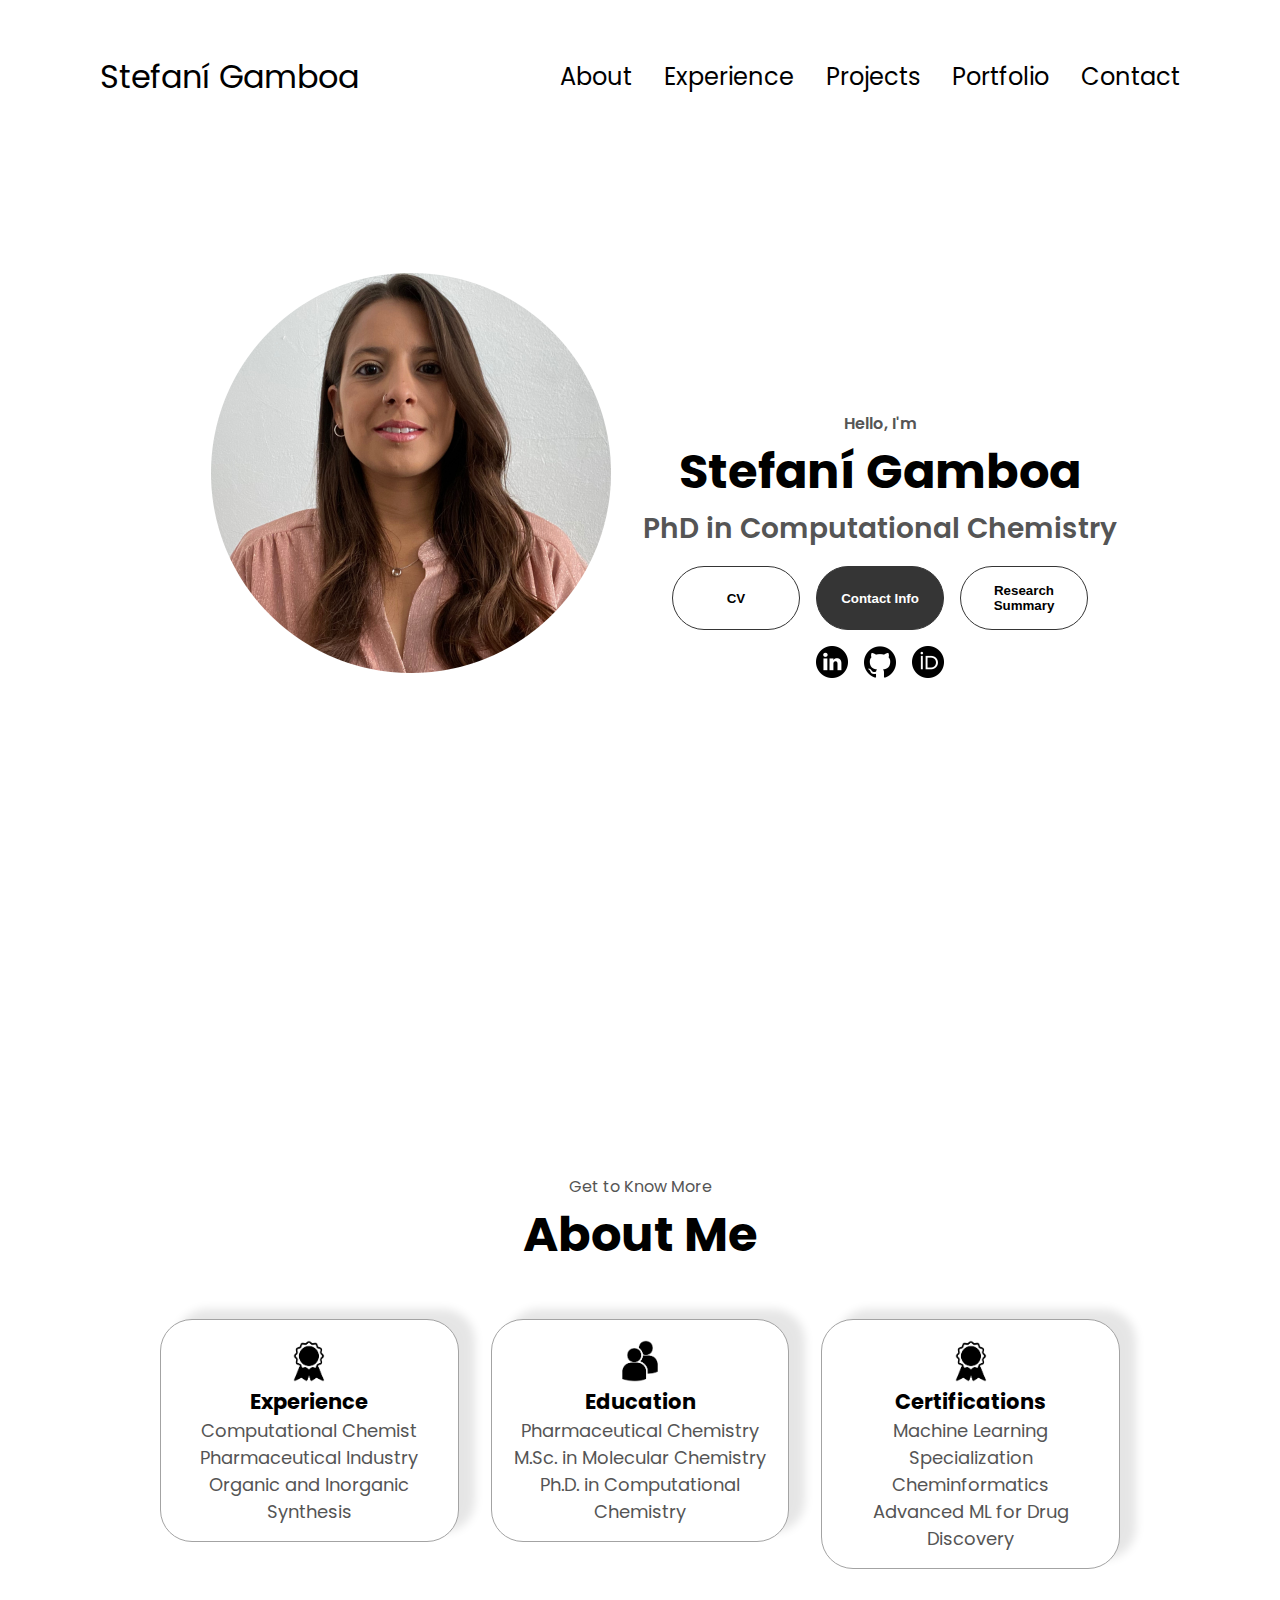
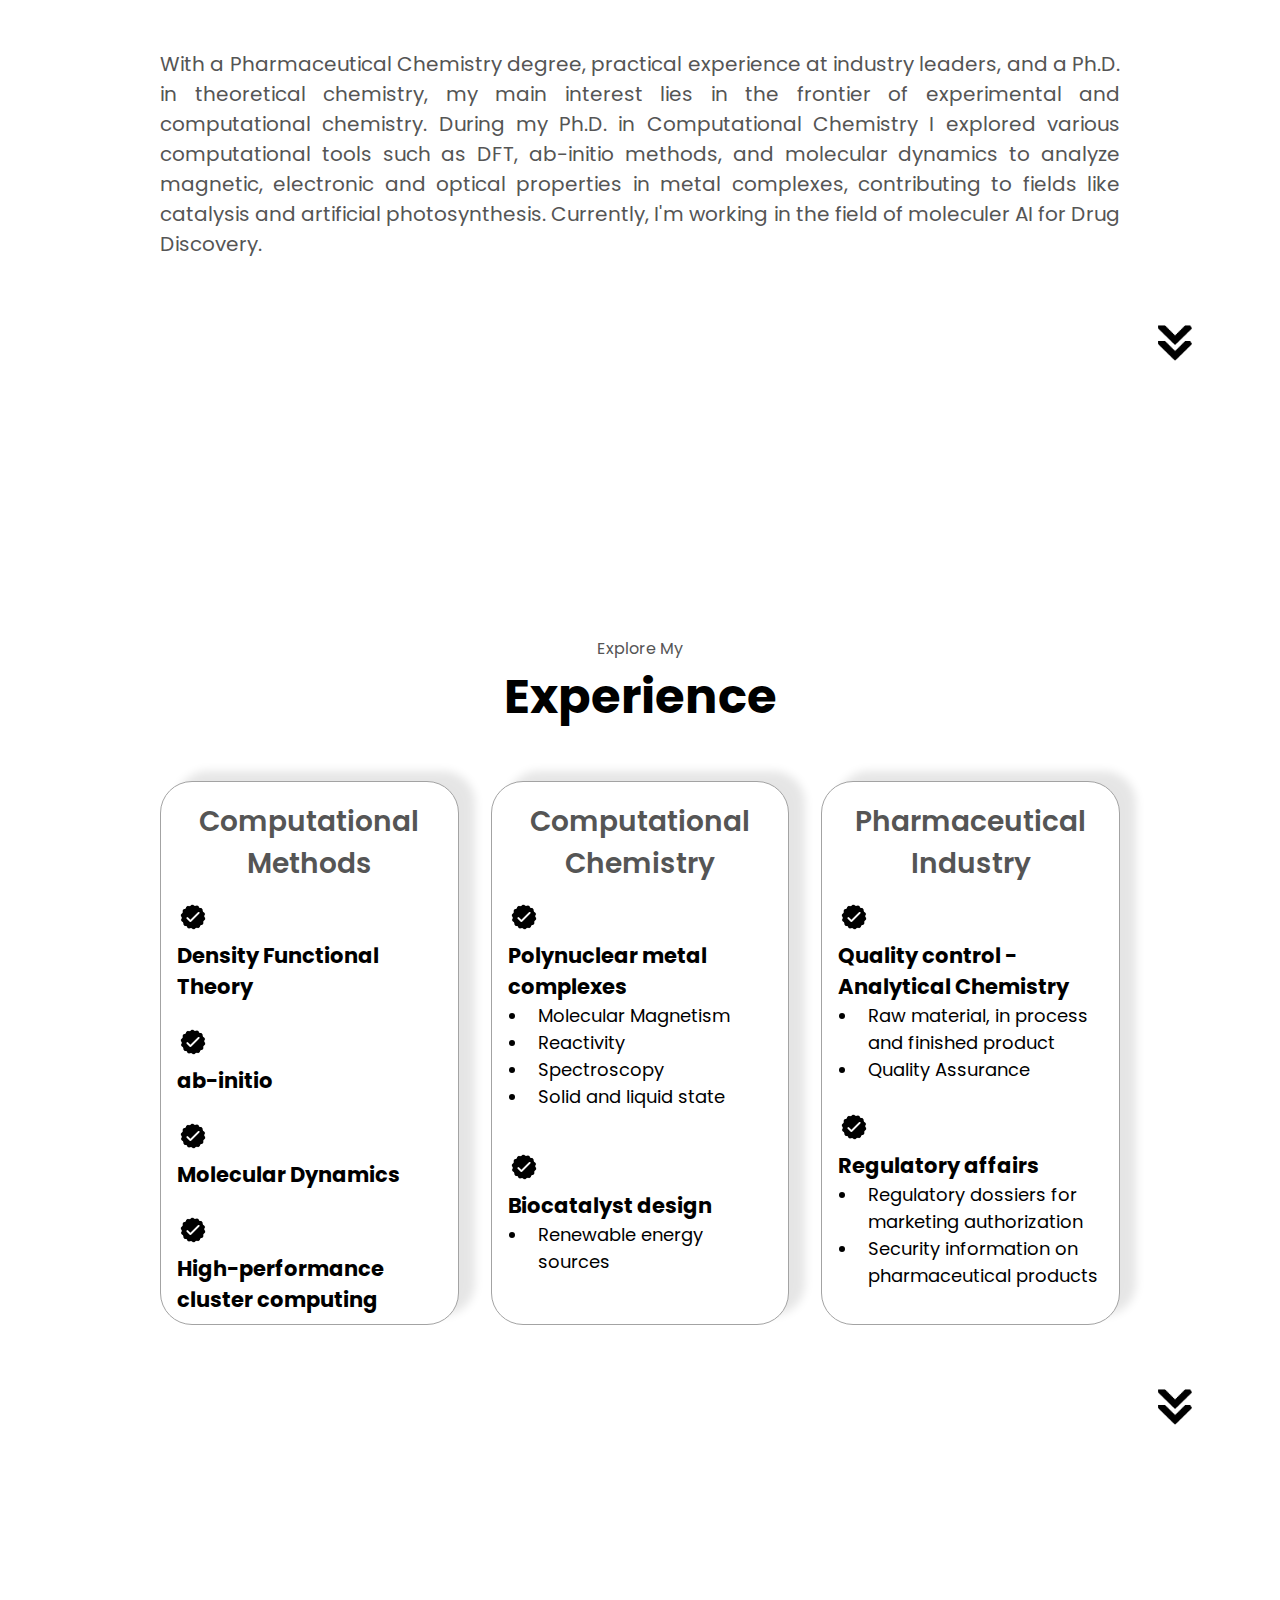
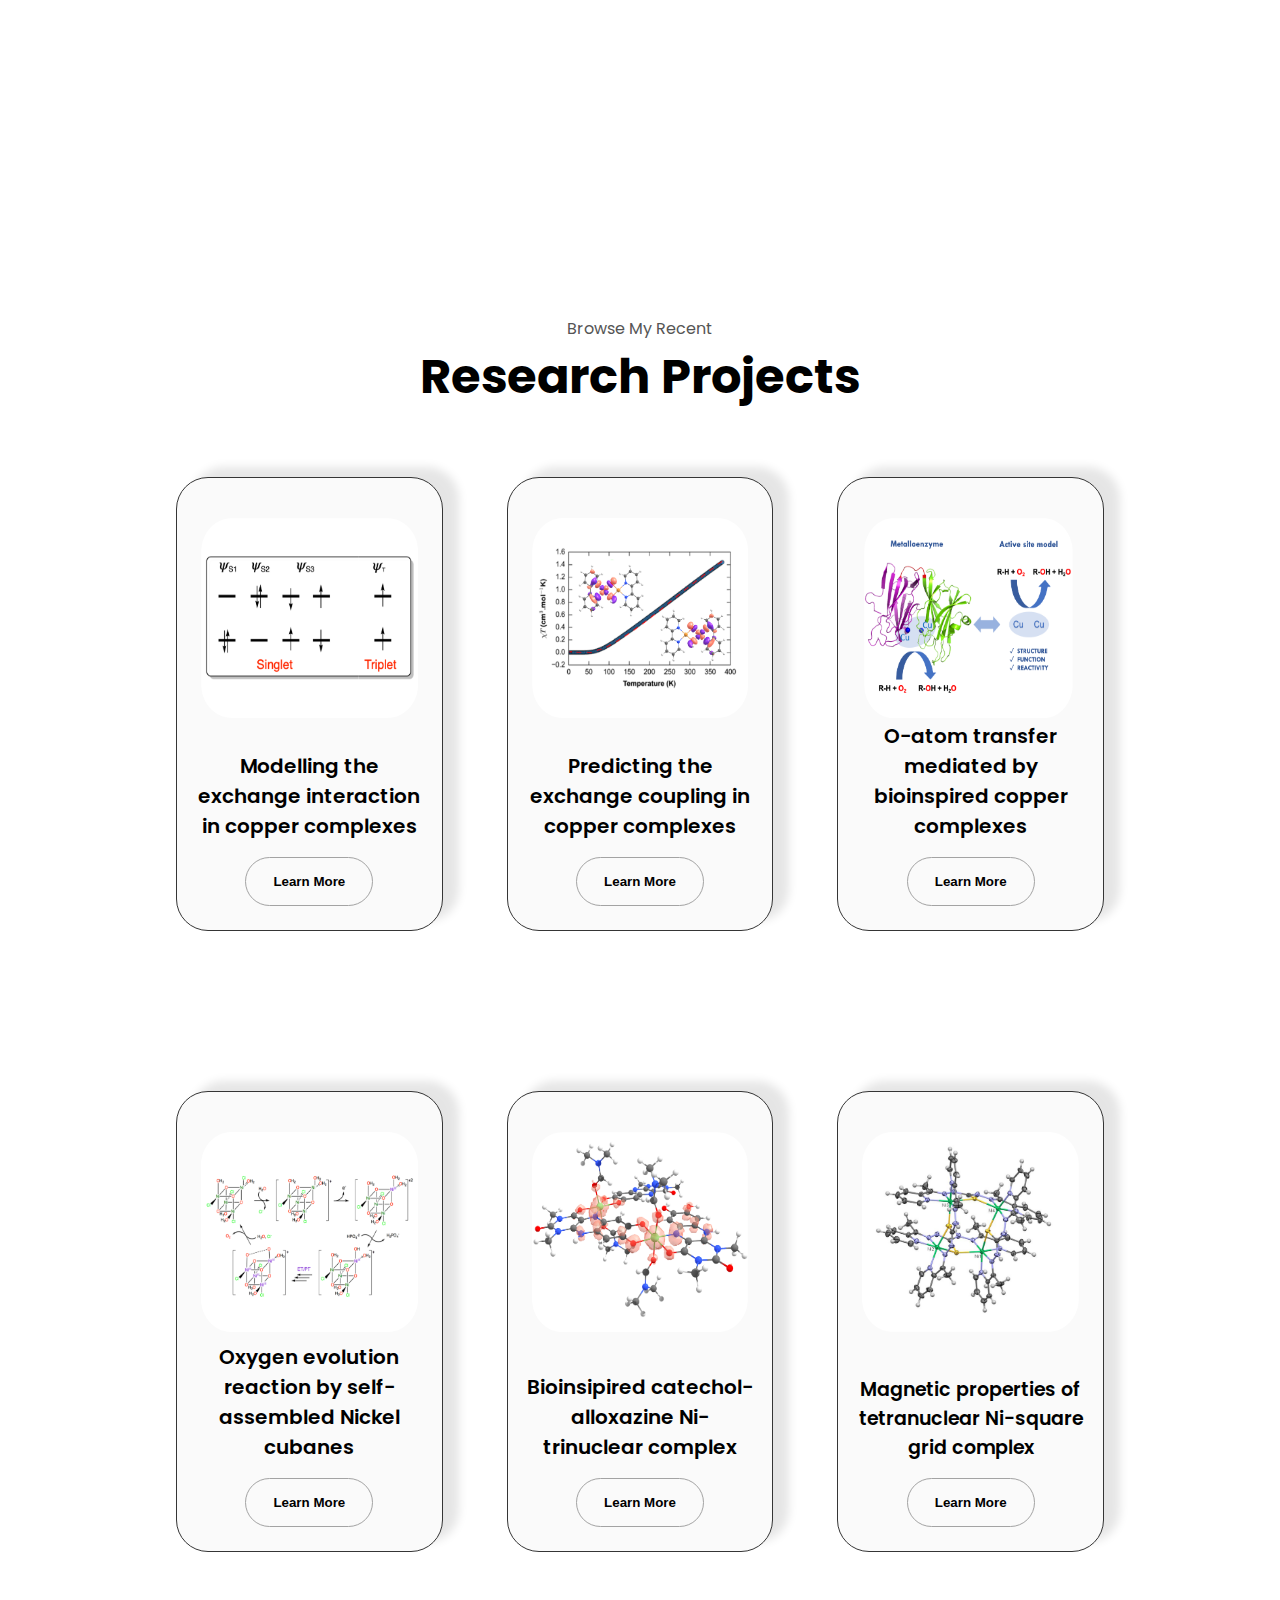
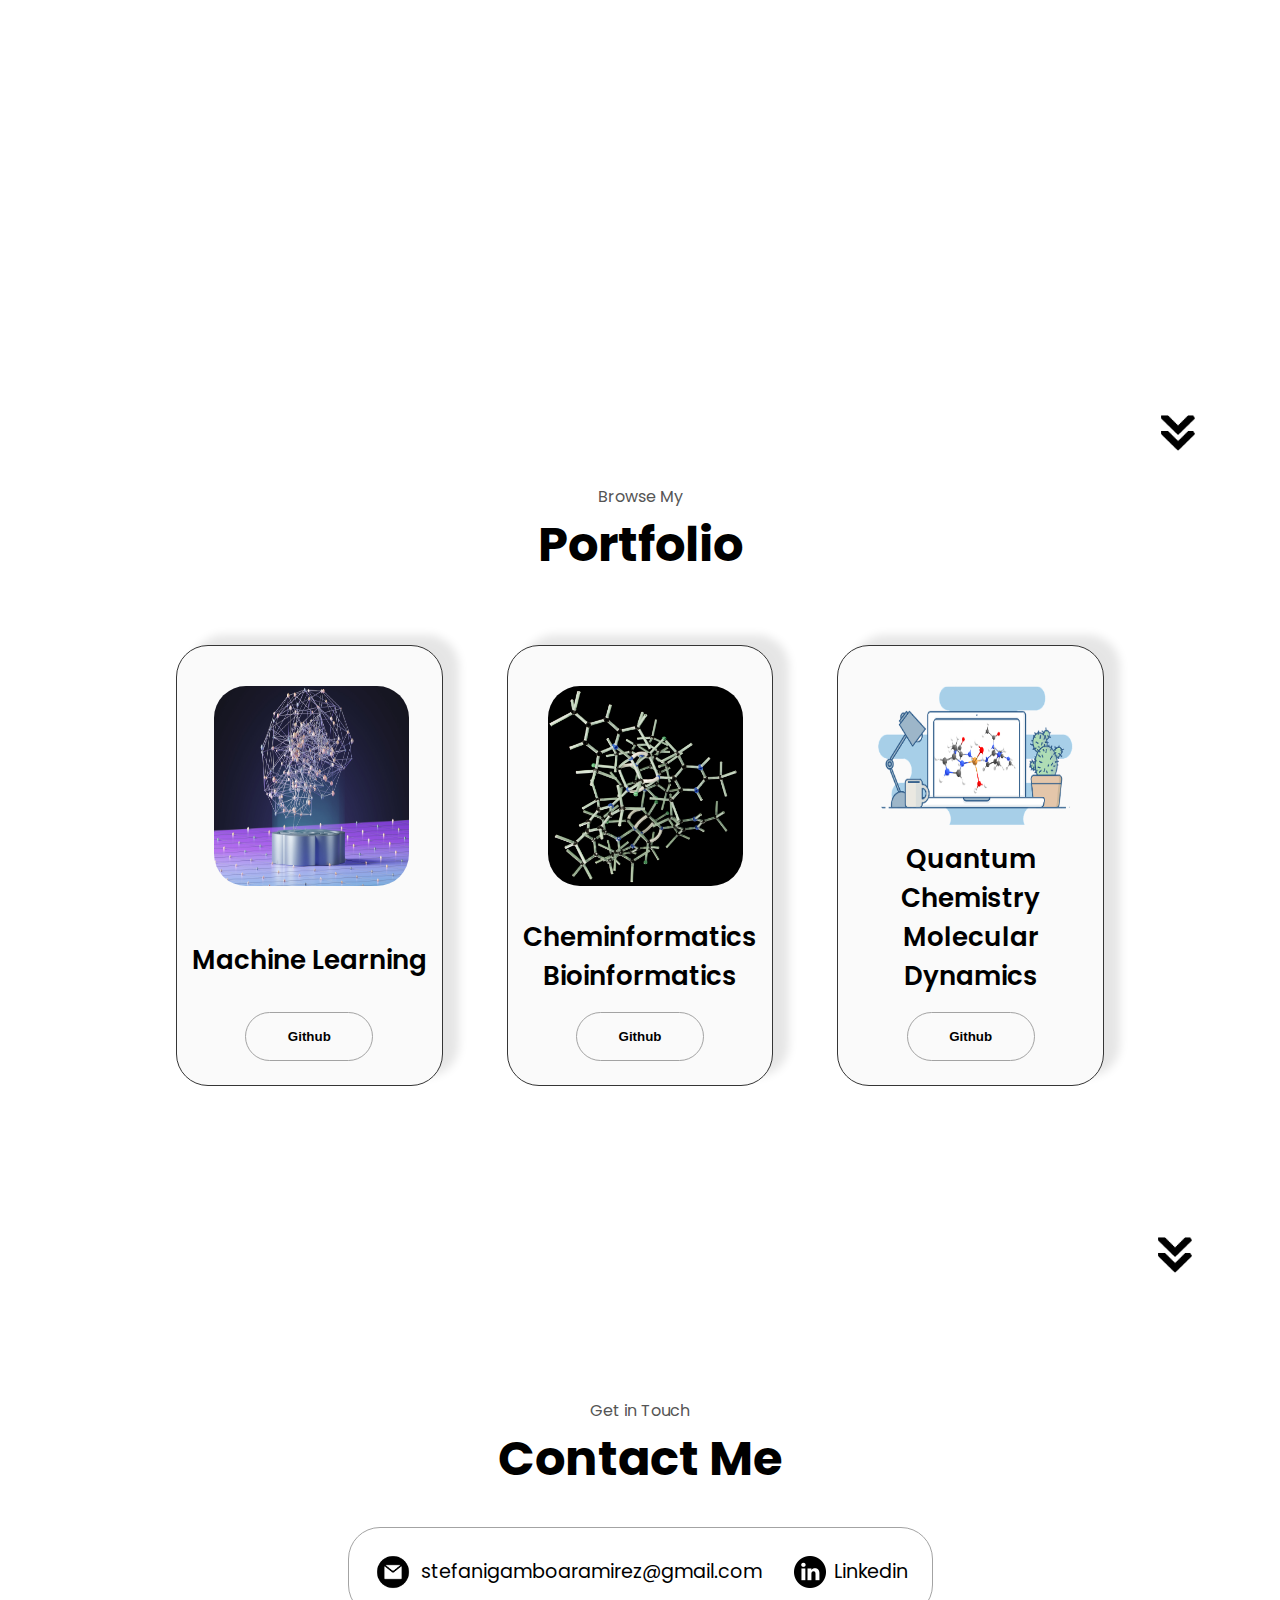
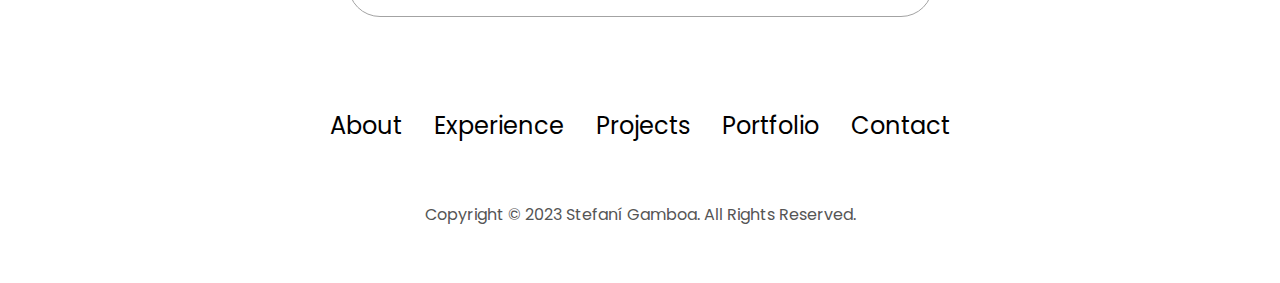
==== index.html @ 508e98bb "updated_CV" ====
<!DOCTYPE html>
<html lang="en">
<head>
    <meta charset="UTF-8">
    <meta name="viewport" content="width=device-width, initial-scale=1.0">
    <title>My Portfolio</title>
    <link rel="stylesheet" href="style.css" />
    <link rel="stylesheet" href="mediaqueries.css" />
</head>
<body>
    <nav id="desktop-nav">
        <div class="logo">Stefaní Gamboa</div>
        <div>
            <ul class="nav-links">
                <li><a href="#about">About</a></li>
                <li><a href="#experience">Experience</a></li>
                <li><a href="#projects">Projects</a></li>
                <li><a href="#portfolio">Portfolio</a></li>
                <li><a href="#contact">Contact</a></li>
            </ul>
        </div>
    </nav>
    <nav id="hamburger-nav">
        <div class="logo">Stefaní Gamboa</div>
        <div class="hamburger-menu">
            <div class="hamburger-icon" onclick="toggleMenu()">
                <span></span>
                <span></span>
                <span></span>
            </div>
            <div class="menu-links">
                <li><a href="#about" onclick="toggleMenu()">About</a></li>
                <li><a href="#experience" onclick="toggleMenu()">Experience</a></li>
                <li><a href="#projects" onclick="toggleMenu()">Projects</a></li>
                <li><a href="#portfolio" onclick="toggleMenu()">Portfolio</a></li>
                <li><a href="#contact" onclick="toggleMenu()">Contact</a></li>    
                
            </div>
        </div>
    </nav>
    <section id="profile">
        <div class="section__pic-container">
            <img src="./assets/circle_picture.png" alt="Stefaní Gamboa profile picture">
        </div>
        <div class="section__text">
            <p class="section__text__p1">Hello, I'm</p>
            <h1 class="title">Stefaní Gamboa</h1>
            <p class="section__text__p2">PhD in Computational Chemistry</p>
            <div class="btn-container">
                <button class="btn btn-color-2" onclick="window.open('assets/STEFANI_GAMBOA_CV.pdf')">CV
                </button>
                <button class="btn btn-color-1" onclick="location.href='#contact'">Contact Info
                </button>
                <button class="btn btn-color-2" onclick="window.open('assets/research-summary.pdf')">Research Summary</Summary> 
                </button>
            </div>
            <div id="socials-container">
                <img src="./assets/linkedin.png" alt="My linkedin Profile" class="icon" onclick="location.href='https://www.linkedin.com/in/stefani-gamboa/'">
                <img src="./assets/github.png" alt="My GitHub Profile" class="icon" onclick="location.href='https://github.com/Stef0916/'">
                <img src="./assets/orcid-icon.png" alt="My OrcID Profile" class="icon" onclick="location.href='https://orcid.org/0000-0003-2610-509X'">
            </div>
        </div>
    </section>
    <section id="about">
            <p class="section__text_p1">Get to Know More</p>
        <h1 class="title">About Me</h1>
        <div class="section-container">
            
            <div class="about-details-containers">
                <div class="about-containers">
                    <div class="details-container">
                        <img src="./assets/experience.png" alt="experience icon" class="icon"/>
                        <h3>Experience</h3>
                        <p>Computational Chemist</p>
                        <p>Pharmaceutical Industry</p>
                        <p>Organic and Inorganic Synthesis</p>
                    </div>
                    <div class="details-container">
                        <img src="./assets/education.png" alt="education icon" class="icon"/>
                        <h3>Education</h3>
                        <p>Pharmaceutical Chemistry<br />M.Sc. in Molecular Chemistry<br />Ph.D. in Computational Chemistry</p>
                    </div>
                    <div class="details-container">
                        <img src="./assets/experience.png" alt="experience icon" class="icon"/>
                        <h3>Certifications</h3>
                        <p>Machine Learning Specialization<br />Cheminformatics<br />Advanced ML for Drug Discovery<br /></p>
                    </div>
                </div>
                <div class="text-container">
                    <p>With a Pharmaceutical Chemistry degree, practical experience at industry leaders, and a Ph.D. in theoretical chemistry, my main interest lies in the frontier of experimental and computational chemistry. 

                        During my Ph.D. in Computational Chemistry I explored various computational tools such as DFT, ab-initio methods, and molecular dynamics to analyze magnetic, electronic and optical properties in metal complexes, contributing to fields like catalysis and artificial photosynthesis. Currently, I'm working in the field of moleculer AI for Drug Discovery.
                    </p>
                </div>
            </div>
        </div>
        <img src="./assets/arrow.png" 
            alt="Arrow icon" 
            class="icon arrow about-arrow" 
            onclick="location.href='./#experience'"
            />
    </section>
    <section id="experience">
    <p class="section__text__p1">Explore My</p>
    <h1 class="title">Experience</h1>
        <div class="experience-details-container">
            <div class="about-containers">
                <div class="details-container projects">
                    <h2 class="experience-sub-title">Computational Methods</h2>
                    <div class="article-container">
                        <article>
                            <img src="./assets/checkmark.png" alt="Experience Icon" class="icon"/>
                            <div>
                                <h3 class="experience-item">Density Functional Theory</h3>
                            </div>
                        </article>
                        <article>
                            <img src="./assets/checkmark.png" alt="Experience Icon" class="icon"/>
                            <div>
                                <h3>ab-initio</h3>
                            </div>
                        </article>
                        <article>
                            <img src="./assets/checkmark.png" alt="Experience Icon" class="icon"/>
                            <div>
                                <h3>Molecular Dynamics</h3>
                            </div>
                        </article>
                        <article>
                            <img src="./assets/checkmark.png" alt="Experience Icon" class="icon"/>
                            <div>
                                <h3>High-performance cluster computing</h3>
                            </div>
                        </article>
                    </div>
                </div>
                <div class="details-container">
                    <h2 class="experience-sub-title">Computational Chemistry</h2>
                    <div class="article-container">
                        <article>
                            <img src="./assets/checkmark.png" alt="Experience Icon" class="icon"/>
                            <div>
                                <h3>Polynuclear metal complexes</h3>
                                <ul>
                                    <li>Molecular Magnetism</li>
                                    <li>Reactivity</li>
                                    <li>Spectroscopy</li>
                                    <li>Solid and liquid state</li>
                                </ul>
                            </div>
                        </article>
                        <article>
                            <img src="./assets/checkmark.png" alt="Experience Icon" class="icon"/>
                            <div>
                                <h3>Biocatalyst design</h3>
                                <ul>
                                    <li>Renewable energy sources</li>
                                </ul>
                            </div>
                        </article>
                    </div>
                </div>
                <div class="details-container">
                    <h2 class="experience-sub-title">Pharmaceutical Industry</h2>
                    <div class="article-container">
                        <article>
                            <img src="./assets/checkmark.png" alt="Experience Icon" class="icon"/>
                            <div>
                                <h3>Quality control - Analytical Chemistry</h3>
                                <ul>
                                    <li>Raw material, in process and finished product</li>
                                    <li>Quality Assurance</li>
                                </ul>
                            </div>
                        </article>
                        <article>
                            <img src="./assets/checkmark.png" alt="Experience Icon" class="icon"/>
                            <div>
                                <h3>Regulatory affairs</h3>
                                <ul>
                                    <li>Regulatory dossiers for marketing authorization</li>
                                    <li>Security information on pharmaceutical products</li>
                                </ul>
                            </div>
                        </article>
                    </div>
                </div>
            </div>
        </div>
        <img src="./assets/arrow.png" 
            alt="Arrow icon" 
            class="icon arrow" 
            onclick="location.href='./#projects'"
        />
    </section>
    <section id="projects">
        <p class="section__text__p1">Browse My Recent</p>
        <h1 class="title">Research Projects</h1>
        <div class="experience-details-container">
            <div class="about-containers">
                <div class="details-container large-project">
                    <div class="article-container">
                        <img src="./assets/picture-project-1.png" alt="Project 1" class="project-img" />
                    </div>
                    <h2 class="experience-sub-title project-title">Modelling the exchange interaction in copper complexes</h2>
                    <div class="project-footer">
                        <a href="project1.html">
                            <button class="btn btn-color-2 project-btn">Learn More</button>
                        </a>
                    </div>
                </div>
                <div class="details-container large-project">
                    <div class="article-container">
                        <img src="./assets/project_1.png" alt="Project 2" class="project-img" />
                    </div>
                    <h2 class="experience-sub-title project-title">Predicting the exchange coupling in copper complexes</h2>
                    <div class="project-footer">
                        <a href="project2.html">
                            <button class="btn btn-color-2 project-btn">Learn More</button>
                        </a>
                    </div>
                </div>
                <div class="details-container large-project">
                    <div class="article-container">
                        <img src="./assets/project_2.png" alt="Project 3" class="project-img" />
                    </div>
                    <h2 class="experience-sub-title project-title">O-atom transfer mediated by bioinspired copper complexes</h2>
                    <div class="project-footer">
                        <a href="project3.html">
                            <button class="btn btn-color-2 project-btn">Learn More</button>
                        </a>
                    </div>
                </div>
            </div>
            <div class="about-containers">
                <div class="details-container project-small">
                    <div class="article-container">
                        <img src="./assets/project_4.png" alt="Project 4" class="project-img-small" />
                    </div>
                    <h2 class="experience-sub-title project-title" style="margin-bottom: 1rem;">Oxygen evolution reaction by self-assembled Nickel cubanes</h2>
                    <div class="project-footer">
                        <a href="project4.html">
                            <button class="btn btn-color-2 project-btn">Learn More</button>
                        </a>
                    </div>
                </div>
                <div class="details-container project-small">
                    <div class="article-container">
                        <img src="./assets/project_3.png" alt="Project 5" class="project-img-small" />
                    </div>
                    <h2 class="experience-sub-title project-title" style="text-align: center; margin-bottom: 1rem;">Bioinsipired catechol-alloxazine Ni-trinuclear complex</h2>
                    <div class="project-footer">
                        <a href="project5.html">
                            <button class="btn btn-color-2 project-btn">Learn More</button>
                        </a>
                    </div>
                </div>
                <div class="details-container project-small">
                    <div class="article-container">
                        <img src="./assets/project_6.png" alt="Project 6" class="project-img-small" />
                    </div>
                    <h2 class="experience-sub-title project-title" style="text-align: center; margin-bottom: 1rem; font-size: 1.19rem">Magnetic properties of tetranuclear Ni-square grid complex</h2>
                    <div class="project-footer">
                        <a href="project6.html">
                            <button class="btn btn-color-2 project-btn">Learn More</button>
                        </a>
                    </div>
                </div>
            </div>
        </div>
        <img src="./assets/arrow.png" alt="Arrow icon" class="icon arrow" onclick="location.href='./#portfolio'" />
    </section>
    <section id="portfolio">
        <p class="section__text__p1">Browse My</p>
        <h1 class="title">Portfolio</h1>
        <div class="experience-details-container">
          <div class="about-containers">
            <div class="details-container color-container">
              <div class="article-container">
                <img
                  src="./assets/ML_picture.jpg"
                  alt="Project 1"
                  class="portfolio-img" style="margin-left: 0.8rem;"
                />
              </div>
              <h2 class="experience-sub-title portfolio-title" style="margin-right: center; font-size: 26px; text-align: center; margin-bottom: 2rem;">Machine Learning</h2>
              <div class="btn-container">
                <button
                  class="btn btn-color-2 project-btn"
                  onclick="location.href='https://github.com/Stef0916/Machine-Learning-projects'"
                >
                  Github
                </button>
              </div>
            </div>
            <div class="details-container color-container">
              <div class="article-container">
                <img
                  src="assets/chemoinformatics-2.jpg"
                  alt="Project 2"
                  class="portfolio-img" style="margin-left: 1rem;"
                />
              </div>
              <h2 class="experience-sub-title portfolio-title" style="margin-left: center; font-size: 26px; text-align: center; margin-bottom: 1rem;">Cheminformatics Bioinformatics</h2>
              <div class="btn-container">
                <button
                  class="btn btn-color-2 project-btn"
                  onclick="location.href='https://github.com/Stef0916/chemoinformatics'"
                >
                  Github
                </button>
              </div>
            </div>
            <div class="details-container color-container">
              <div class="article-container">
                <img
                  src="./assets/computational_chemistry-2.png"
                  alt="Project 3"
                  class="portfolio-img" style="margin-left: 1rem;"
                />
              </div>
              <h2 class="experience-sub-title portfolio-title" style="margin-left: center; font-size: 26px">Quantum Chemistry Molecular Dynamics</h2>
              <div class="btn-container">
                <button
                  class="btn btn-color-2 project-btn"
                  onclick="location.href='https://github.com/Stef0916/computational_chemistry'"
                >
                  Github
                </button>
                </button>
              </div>
            </div>
          </div>
        </div>
        <img
          src="./assets/arrow.png"
          alt="Arrow icon"
          class="icon arrow"
          onclick="location.href='./#contact'"
        />
    </section>
   <section id="contact">
        <p class="section__text__p1">Get in Touch</p>
        <h1 class="title">Contact Me</h1>
        <div class="contact-info-upper-container">
            <div class="contact-info-container">
                <img src="./assets/email.png" 
                alt="Email icon" 
                class="icon contact-icon email-icon"
                />
                <p><a href="mailto:stefanigamboaramirez@gmail.com">stefanigamboaramirez@gmail.com</a></p>
            </div>
            <div class="contact-info-container">
                <img src="./assets/linkedin.png" 
                alt="linkedin icon" 
                class="icon contact-icon"
                />
                <p><a href="https://www.linkedin.com/in/stefani-gamboa/">Linkedin</a></p>
            </div>
        </div>
    </section>
    <footer>
        <nav>
            <div class="nav-links-containers">
                <ul class="nav-links">
                    <li><a href="#about">About</a></li>
                    <li><a href="#experience">Experience</a></li>
                    <li><a href="#projects">Projects</a></li>
                    <li><a href="#portfolio">Portfolio</a></li>
                    <li><a href="#contact">Contact</a></li>
                </ul> 
            </div>
        </nav>
        <p>Copyright &#169; 2023 Stefaní Gamboa. All Rights Reserved.</p>
    </footer>
    <script src="script.js"></script>    
</body>
</html>
---- style.css ----
/* GENERAL */


  @import url('https://fonts.googleapis.com/css2?family=Poppins:wght@300;400;500;600&display=swap');

* {
    margin: 0;
    padding: 0;
}

body {
    font-family: 'Poppins', sans-serif;;
}

html {
    scroll-behavior: smooth;
}

p {
    color: rgb(85, 85, 85);
}

/* TRANSITION */

a,
.btn {
    transition: all 300ms ease;
}

/* DESKTOP NAV */

nav,
.nav-links {
    display: flex;
}

nav {
    justify-content: space-around;
    align-items: center;
    height: 17vh;
}

.nav-links {
    gap: 2rem;
    list-style: none;
    font-size: 1.5rem;
}

a {
    color: black;
    text-decoration: none;
    text-decoration-color: white;
}

a:hover {
    color: grey;
    text-decoration: underline;
    text-underline-offset: 1rem;
    text-decoration-color: rgb(181, 181, 181)
}

.logo {
    font-size: 2rem;
}

.logo:hover {
    cursor: default;
}

/* HAMBURGER MENU */

#hamburger-nav {
    display: none;
}

.hamburger-menu {
    position: relative;
    display: inline-block;
}

.hamburger-icon {
    display: flex;
    flex-direction: column;
    justify-content: space-between;
    height: 24px;
    width: 30px;
    cursor: pointer;
}

.hamburger-icon span {
    width: 100%;
    height: 2px;
    background-color: black;
    transition: all 0.3 ease-in-out;
}

.menu-links {
    position: absolute;
    top: 100%;
    right: 0%;
    background-color: white;
    width: fit-content;
    max-height: 0;
    overflow: hidden;
    transition: all 0.3 ease-in-out;
}

.menu-links a {
    display: block;
    padding: 10px;
    text-align: center;
    font-size: 1.5rem;
    color: black;
    text-decoration: none;
    transition: all 0.3 ease-in-out;
}

.menu-links li {
    list-style: none;
}

.menu-links.open {
    max-height: 300px;
}

.hamburger-icon.open span:first-child {
    transform: rotate(45deg) translate(10px, 5px);
}

.hamburger-icon.open span:nth-child(2) {
    opacity: 0;
}

.hamburger-icon.open span:last-child {
    transform: rotate(-45deg) translate(10px, -5px);
}

.hamburger-icon span:first-child {
    transform: none;
}

.hamburger-icon span:first-child {
    opacity: 1;
}

.hamburger-icon span:first-child {
    transform: none;
}

/* SECTIONS */

section {
    padding-top: 4vh;
    height: 96vh;
    margin: 0 10rem;
    box-sizing: border-box;
    min-height: fit-content;
}

.section-container {
    display: flex;
}

/* PROFILE SECTION */

#profile {
    display: flex;
    justify-content: center;
    gap: 5rem;
    height: 80vh;
}

.section__pic-container {
    display: flex;
    height: 400px;
    width: 400px;
    margin: auto 0;
}

.section__text {
    align-self: center;
    text-align: center;
}

.section__text p {
    font-weight: 600;
}

.section__text__p1 {
    text-align: center;
}

.section__text__p2 {
    font-size: 1.75rem;
    margin-bottom: 1rem;
}

.title {
    font-size: 3rem;
    text-align: center;
}

#socials-container {
    display: flex;
    justify-content: center;
    margin-top: 1rem;
    gap: 1rem;
}

/* ICON */

.icon {
    cursor: pointer;
    height: 2rem;
}

.icon.arrow {
    width: 50px; /* Adjust this to your desired width */
    height: 50px; /* Adjust this to your desired height */
}

/* BUTTONS */

.btn-container {
    display: flex;
    justify-content: center;
    gap: 1rem;
}

.btn {
    font-weight: 600;
    transition: all 300ms ease;
    padding: 1rem;
    width: 8rem;
    border-radius: 2rem;
}

.btn-color-1, 
.btn-color-2 {
    border: rgb(53, 53, 53) 0.1rem solid;
}

.btn-color-1:hover, 
.btn-color-2:hover {
    cursor: pointer;
}

.btn-color-1, 
.btn-color-2:hover {
    background: rgb(53, 53, 53);
    color: white;
}

.btn-color-1:hover {
    background: rgb(0, 0, 0);
}

.btn-color-2 {
    background: none;
}

.btn-color-2:hover {
    border: rgb(255, 255, 255) 0.1rem solid;
}

.btn-container {
    gap: 1rem;
}

/* ABOUT SECTION */

#about {
    display: flex;
    justify-content: center; /* Center horizontally */
    align-items: center;     /* Center vertically */
    height: 100vh;           /* Full viewport height. Adjust as needed */
    flex-direction: column;  /* Stack children vertically */
    position: relative;
    margin-bottom: 200px;
    margin-top: 200px;
}

#about .icon {
    width: 50px; /* adjust this as needed */
    height: 50px; /* adjust this as needed */
    display: block;
    margin-left: auto;
    margin-right: auto;
}

.about-containers {
    gap: 2rem;
    margin-bottom: 5rem;
    margin-top: 3rem;
}

.about-details-container {
    justify-content: center;
    flex-direction: column;
}

.about-containers,
.about-details-container {
    display: flex;
}

.about-pic {
    border-radius: 2rem;
}

.arrow {
    position: absolute;
    right: -5rem;
    bottom: 2rem;
}

.details-container {
    padding: 1.0rem;
    flex: 1;
    background: white;
    border-radius: 2rem;
    border: rgb(53, 53, 53) 0.1rem solid;
    border-color: rgb(163, 163, 163);
    text-align: center;
    font-size: large;
}

.text-container {
    text-align: justify;
    font-size: 20px;
}

.section-container {
    gap: 4rem;
    height: 80%;
}

.section__pic-container {
    height: 400px;
    width: 400px;
    margin: auto 0;
    position: relative;
    top: -10%; /* Adjust as needed */
    left: 5%; /* Adjust as needed */
}

/* EXPERIENCE SECTION */

#experience {
    position: relative;
    margin-bottom: 200px;
    margin-top: 200px;
}

#experience .experience-sub-title {
    margin-top: 3px !important;
}

#experience {
    padding-top: 4vh;
    padding-bottom: 4vh; /* Add some bottom padding */
    display: flex;
    justify-content: center;
    flex-direction: column;
    min-height: 70vh; /* Use min-height instead of height */
    margin: 2rem 10rem 6rem; /* Adjust margin and add extra bottom margin */
}

.experience-sub-title {
    color: rgb(85, 85, 85);
    font-weight: 600;
    font-size: 1.75rem;
    margin-bottom: 2rem;
}

.experience-details-container {
    display: flex;
    justify-content: left;
    flex-direction: column;
}

/* Common style for all projects */
.details-container.project-small {
    border-color: rgb(163, 163, 163);
    background: rgb(250, 250, 250);
    padding: 1.5rem;
    border-radius: 2rem;
    border: rgb(53, 53, 53) 0.1rem solid;
    min-width: 200px; 
    width: auto;
    height: auto;
    display: flex;
    flex-direction: column;
    justify-content: space-between;
    margin: 1rem; /* give some space around each project */
}

.article-container {
    display: flex;
    text-align: left;
    flex-wrap: wrap;
    flex-direction: row;
    gap: 1.5rem;
    justify-content: left;
    vertical-align: left;
    margin-bottom: 16px;
    margin-top: -1rem;
}

.article-container ul {
    padding-left: 20px;  /* Adjust the value as needed */
}

.article-container li {
    padding-left: 10px;  /* Adjust the value as needed */
}

.article {
    display: flex;
    width: 8rem;
    justify-content: center;
    gap: 1.5rem;
}

article .icon {
    cursor: default;
}

.details-container {
    height: auto; /* This will take up only as much space as required by the content. */
    max-height: 800px; /* This limits the maximum height, you can adjust as per your needs. */
}

.article-container {
    height: auto;
    max-height: 800px;
}

.details-container {
    box-shadow: 16px -10px 10px rgba(0, 0, 0, 0.1); /* Horizontal offset, vertical offset, blur radius, shadow color */
    transition: box-shadow 0.3s ease; /* Smooth transition for hover effect */
}

.details-container:hover {
    box-shadow: 16px 16px 15px rgba(0, 0, 0, 0.15); /* Slightly larger shadow on hover for a subtle lift effect */
}


/* PROJECT SECTION */

#projects {
    position: relative;
    padding-top: 4vh;
    display: flex;
    justify-content: center;
    flex-direction: column;
    margin: 26rem 10rem;
    margin-bottom: 300px;
}

#projects .icon.arrow {
    /* Your desired styles for positioning the arrow */
    bottom: -30%; /* This is just an example value; adjust as needed */
    left: 106%;
    transform: translateX(-50%); /* This will ensure it stays centered horizontally */
    /* Add any other styles or modifications you want */
}

/* Common style for all projects */
.details-container.large-project {
    border-color: rgb(163, 163, 163);
    background: rgb(250, 250, 250);
    padding: 1.5rem;
    border-radius: 2rem;
    border: rgb(53, 53, 53) 0.1rem solid;
    min-width: 200px; 
    width: auto;
    height: auto;
    display: flex;
    flex-direction: column;
    justify-content: space-between;
    margin: 1rem; /* give some space around each project */
}

/* Common style for all projects */
.details-container.project-small {
    border-color: rgb(163, 163, 163);
    background: rgb(250, 250, 250);
    padding: 1.5rem;
    border-radius: 2rem;
    border: rgb(53, 53, 53) 0.1rem solid;
    min-width: 200px; 
    width: auto;
    height: auto;
    display: flex;
    flex-direction: column;
    justify-content: space-between;
    margin: 1rem; /* give some space around each project */
}

.about-containers {
    display: flex;
    justify-content: center; /* This centers the projects in the row */
    flex-wrap: wrap; /* This allows the projects to wrap to the next line if there isn't enough space */
}

.project-footer {
    margin-top: auto;
}

.project-img, .project-img-small {
    border-radius: 0rem;
    width: 100%;
    height: 100%;
}

.project-title {
    margin: 1rem;
    color: black;
    font-size: 20px;
    margin-left: -0.5rem;
    margin-right: -0.5rem;
    margin-top: 1rem;
    margin-bottom: 1rem;
}

.project-btn {
    color: black;
    border-color: rgb(163, 163, 163);
    position: relative;
    display: inline-block;
}

/* Ensures each details-container is a flex container oriented in a column direction */
.details-container {
    display: flex;
    flex-direction: column;
    height: 90%;  /* Ensures the container fills its parent's height */
}

/* Main content of the container takes up all available space */
.article-container {
    flex: 1; 
}

/* Resets any margins for the project-footer to ensure the button sits right at the bottom */
.project-footer {
    margin: 0;
}

.experience-sub-title {
    margin-top: -20px;  /* Adjust this value based on how much you want to move it up */
}

.large-project, .project-small {
    box-shadow: 16px -10px 10px rgba(0, 0, 0, 0.1); /* Horizontal offset, vertical offset, blur radius, shadow color */
    transition: box-shadow 0.3s ease; /* Smooth transition for hover effect */
}

.large-project:hover, .project-small:hover {
    box-shadow: 16px 16px 15px rgba(0, 0, 0, 0.15); /* Slightly larger shadow on hover for a subtle lift effect */
}

html body section#projects div.experience-details-container div.about-containers div.details-container.project-small div.article-container img.project-img-small {
    max-height: 200px;
    margin-top: 2rem;
    margin-bottom: 2rem;
}
html body section#projects div.experience-details-container div.about-containers div.details-container.large-project div.article-container img.project-img {
    max-height: 200px;
    margin-top: 2rem;
    margin-bottom: 2rem;
}

/* PORTFOLIO */

#portfolio {
    position: relative;
    margin-top: 400px;
  }
  
  .color-container {
    border-color: rgb(163, 163, 163);
    background: rgb(250, 250, 250);
  }
  
  .portfolio-img {
    border-radius: 2rem;
    width: 90%;
    height: 90%;
  }
  
  .portfolio-title {
    margin: 1rem;
    color: black;
  }
  
  .portfolio-btn {
    color: black;
    border-color: rgb(163, 163, 163);
  }

  /* Common style for all projects */
.details-container.color-container {
    border-color: rgb(163, 163, 163);
    background: rgb(250, 250, 250);
    padding: 1.5rem;
    border-radius: 2rem;
    border: rgb(53, 53, 53) 0.1rem solid;
    min-width: 200px; 
    width: auto;
    height: auto;
    display: flex;
    flex-direction: column;
    justify-content: space-between;
    margin: 1rem; /* give some space around each project */
}

.portfolio-img {
    margin-top: 2rem;
    max-height: 200px;
    max-width: 400px;
  }

  html body section#portfolio div.experience-details-container div.about-containers div.details-container.color-container h2.experience-sub-title.portfolio-title {
    margin-left: -1.2rem;
    margin-right: -1.2rem;
}

/* CONTACT */

#contact {
    display: flex;
    justify-content: center;
    flex-direction: column;
    height: 70vh;
    margin-top: 50px;
  }
  
  .contact-info-upper-container {
    display: flex;
    justify-content: center;
    border-radius: 2rem;
    border: rgb(53, 53, 53) 0.1rem solid;
    border-color: rgb(163, 163, 163);
    background: (250, 250, 250);
    margin: 2rem auto;
    padding: 0.5rem;
  }
  
  .contact-info-container {
    display: flex;
    align-items: center;
    justify-content: center;
    gap: 0.5rem;
    margin: 1rem;
  }
  
  .contact-info-container p {
    font-size: larger;
  }
  
  .contact-icon {
    cursor: default;
  }
  
  .email-icon {
    height: 2.5rem;
  }

/* FOOTER SEXTION */

footer {
    height: 26vh;
    margin: 0 1 rem;
}

footer p {
    text-align: center;
}
---- mediaqueries.css ----
@media screen and (max-width: 1400px) {
    #profile {
      height: 83vh;
      margin-bottom: 6rem;
    }
    .about-containers {
      flex-wrap: wrap;
    }
    #contact,
    #projects {
      height: fit-content;
    }
  }
  
  @media screen and (max-width: 1200px) {
    #desktop-nav {
      display: none;
    }
    #hamburger-nav {
      display: flex;
    }
    #experience,
    .experience-details-container {
      margin-top: 2rem;
    }
    #profile,
    .section-container {
      display: block;
    }
    .arrow {
      display: none;
    }
    section,
    .section-container {
      height: fit-content;
    }
    section {
      margin: 0 5%;
    }
    .section__pic-container {
      width: 275px;
      height: 275px;
      margin: 0 auto 2rem;
    }
    .about-containers {
      margin-top: 0;
    }
  }

@media  screen and (max-width: 600px) {
    #contact, 
    footer {
        height: 40vh;
    }
    #profile {
        height: 83vh;
        margin-bottom: 0;
    }
    #profile div.section__pic-container img {
      margin-right: 1.6rem;
    }
    #profile div.section__text h1.title {
      margin-left: 0.2rem;
    }  
    #about {
      padding: 1rem;
    }
    #about div.details-container {
      max-width: 90%;
    }
    #about div.text-container p {
      margin-left: 1rem;
      margin-right: 1rem;
    }
    #about h1.title {
      margin-bottom: 2rem;
      margin-left: 0.4rem;
    }
    #about p.section__text_p1 {
      margin-top: -2rem;
    } 
    #about .details-container p {
      margin-bottom: 1rem;
    } 
    #about .details-container p {
      margin-bottom: 1rem;
      margin-top: 0rem;
    }        
    #experience {
        margin-top: 20rem;
    }
    #experience div.details-container.projects div.article-container h3 {
      margin-left: 1rem;
    }
    #experience div.details-container.projects div.article-container img.icon {
      margin-left: 1rem;
    }
    #experience div.details-container div.article-container h3 {
      margin-left: 1rem;
    }
    #experience div.details-container div.article-container img.icon {
      margin-left: 1rem;
    }
    #experience p.section__text__p1 {
      margin-top: 6rem;
    }
    #experience h1.title {
      margin-left: 0.3rem;
    }
    #experience .details-container.projects h2.experience-sub-title {
      font-size: 24px;
    }  
    #experience .details-container h2.experience-sub-title {
      font-size: 24px;
    }    
    #experience .details-container h2.experience-sub-title {
      font-size: 24px;
    }  
    #projects {
        margin-top: -7rem;
    }
    #portfolio {
        margin-top: -16rem;
    }
    article {
        font-size: 1rem;
    }
    footer nav {
        height: fit-content;
        margin-bottom: 2rem;
    }
    .about-containers,
    .contact-info-upper-container, 
    .btn-container {
        flex-wrap: wrap;
    }

    /* Adjust the position of the text and picture in the About section */
    #about .section-container {
        flex-direction: column; /* Stack items vertically */
        text-align: center; /* Center text horizontally */
    }

    .about-pic {
        width: 70%; /* Make the picture take full width */
        height: 100%;
        max-width: 200px; /* Optionally, set a max width */
        margin-top: 7rem; /* Add some top margin to the picture */
        margin-left: 6rem;
        margin-right: 8rem;
    }

    .contact-info-container {
        margin: 0;
    }
    .contact-info-container p, 
    .nav-links li a {
        font-size: 1rem;
    }
    .experience-sub-title {
        font-size: 1.25rem;
    }
    .logo {
        font-size: 1.5rem;
    }
    .nav-links {
        flex-direction: column;
        gap: 0.2rem;
        text-align: center;
    }
    .section__pic-container {
        width: auto;
        height: 46vw;
        justify-content: center;
    }
    .section__text__p2 {
        font-size: 1.25rem;
    }
    .title {
        font-size: 2rem;
        margin-left: -2rem;
    }
    .text-container {
        text-align: justify;
    }

    .about-arrow {
        display: none !important;
    } 
    
    .section__pic-container {
        position: center;
        z-index: 1 !important; /* Ensure the profile picture is in front */
        margin-right: 10px;
    }

    .hamburger-menu {
        position: relative;
        z-index: 2 !important; /* Ensure the hamburger menu is in front */
    }

    /* Adjust the top value for the profile picture */
    .section__pic-container {
        top: 0; /* You can adjust this value as needed */
    }

    /* General styles to fit each section to the screen */
    #about, #experience, #projects, #portfolio {
        width: 100%;
        height: auto; /* Adjusts the height based on content */
        margin: 0;
        padding: 0;
    }

    /* Styles specific to the shared .experience-details-container class within each section */
    #about .experience-details-container,
    #experience .experience-details-container,
    #projects .experience-details-container,
    #portfolio .experience-details-container {
        width: 100%;
        flex: 1;
        flex-direction: column;
        flex-basis: 100%;
        box-sizing: border-box;
    }

    /* Ensure child containers expand to full width */
    .details-container {
        width: 100%;
        flex: 1;
        flex-basis: 100%;
        box-sizing: border-box;
        margin: 0;
        padding: 0;
    }
    #experience .experience-details-container {
      padding: 1rem;  /* Adjust this value as needed */
    }
    #about .experience-details-container {
      padding: 1rem;  /* Adjust this value as needed */
    }
    #portfolio .color-container h2.portfolio-title {
      font-size: 24px;
    }
    html body section#portfolio div.experience-details-container div.about-containers div.details-container.color-container h2.experience-sub-title.portfolio-title {
      font-size: 24px;
    }
    html body section#portfolio div.experience-details-container div.about-containers div.details-container.color-container h2.experience-sub-title.portfolio-title {
      font-size: 24px;
    }
    html body section#projects h1.title {
      margin-left: 0.3rem;
    }
    html body section#portfolio h1.title {
      margin-left: 0.8rem;
    }
    html body section#portfolio div.experience-details-container div.about-containers div.details-container.color-container div.article-container img.portfolio-img {
      margin-left: 1rem;
    }
    html body section#contact h1.title {
      margin-left: 1rem;
    }
    html body section#contact p.section__text__p1 {
      margin-top: -10rem;
    }  
}
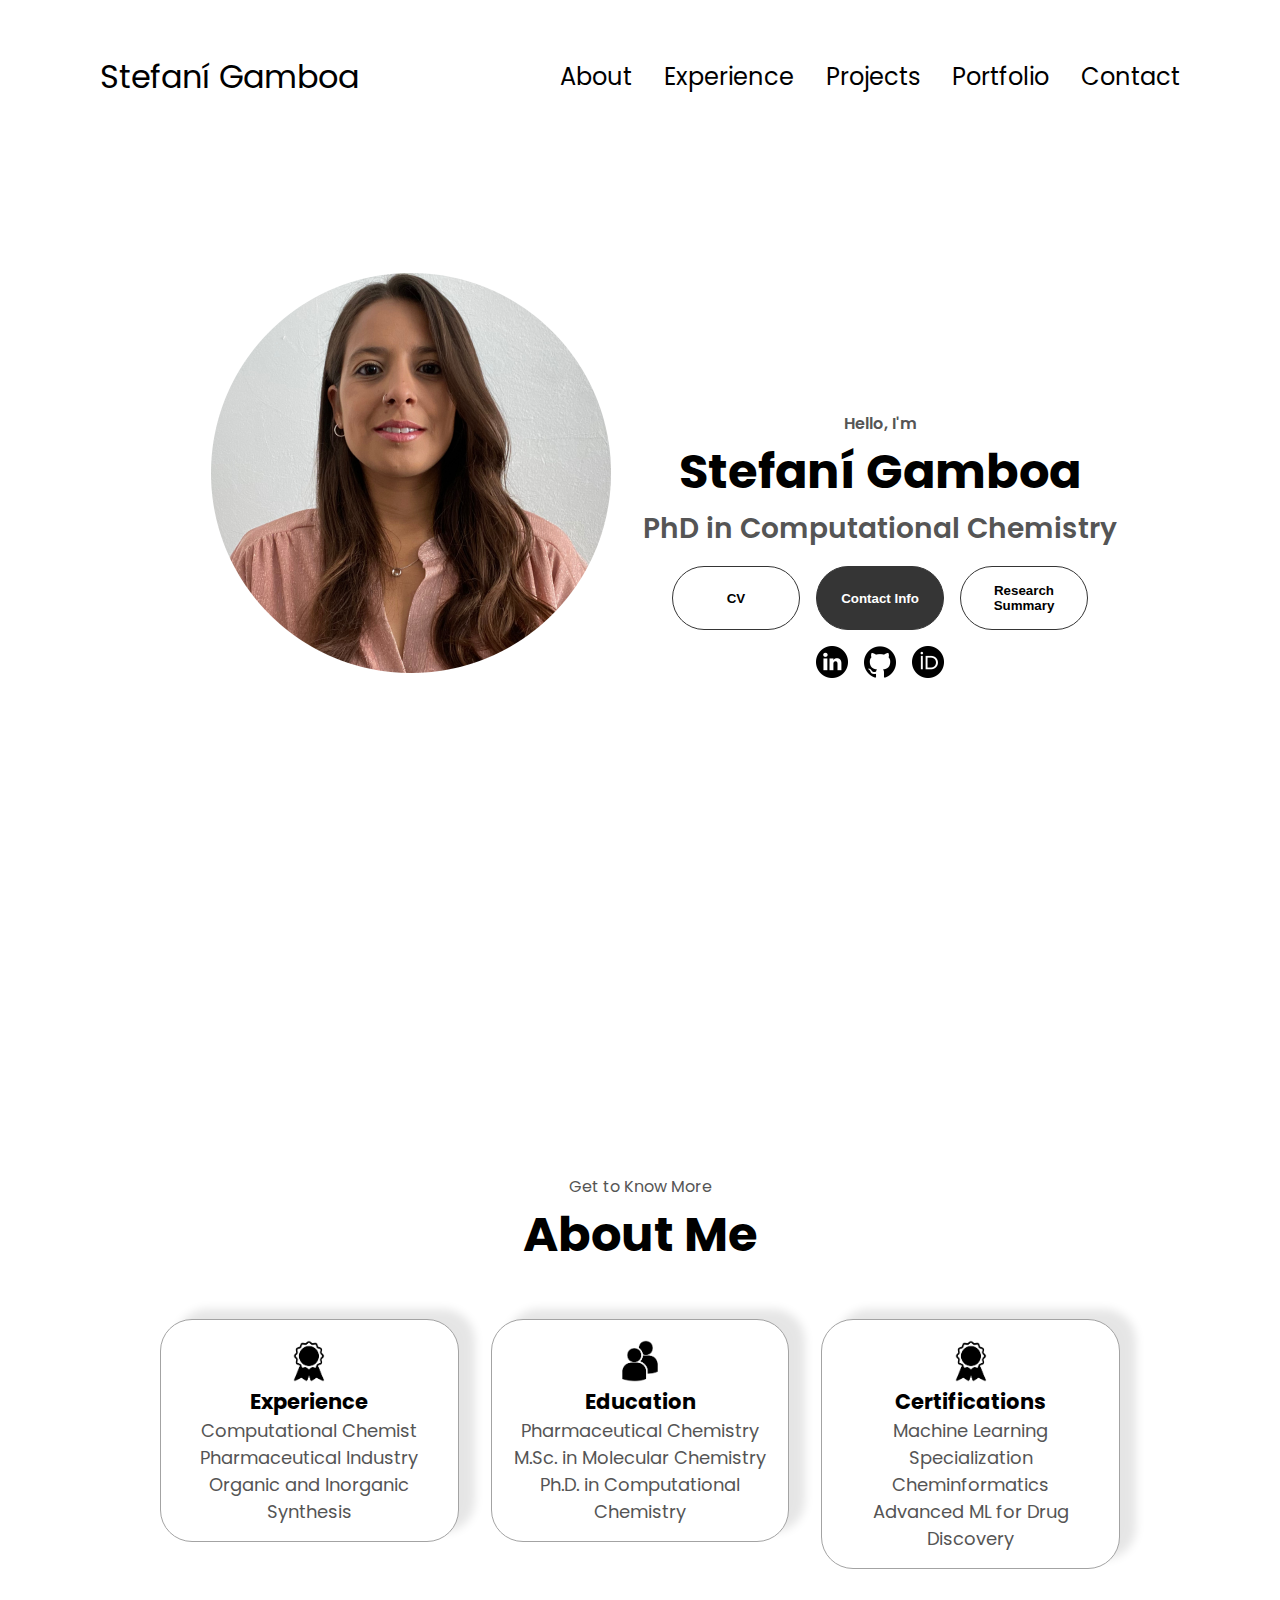
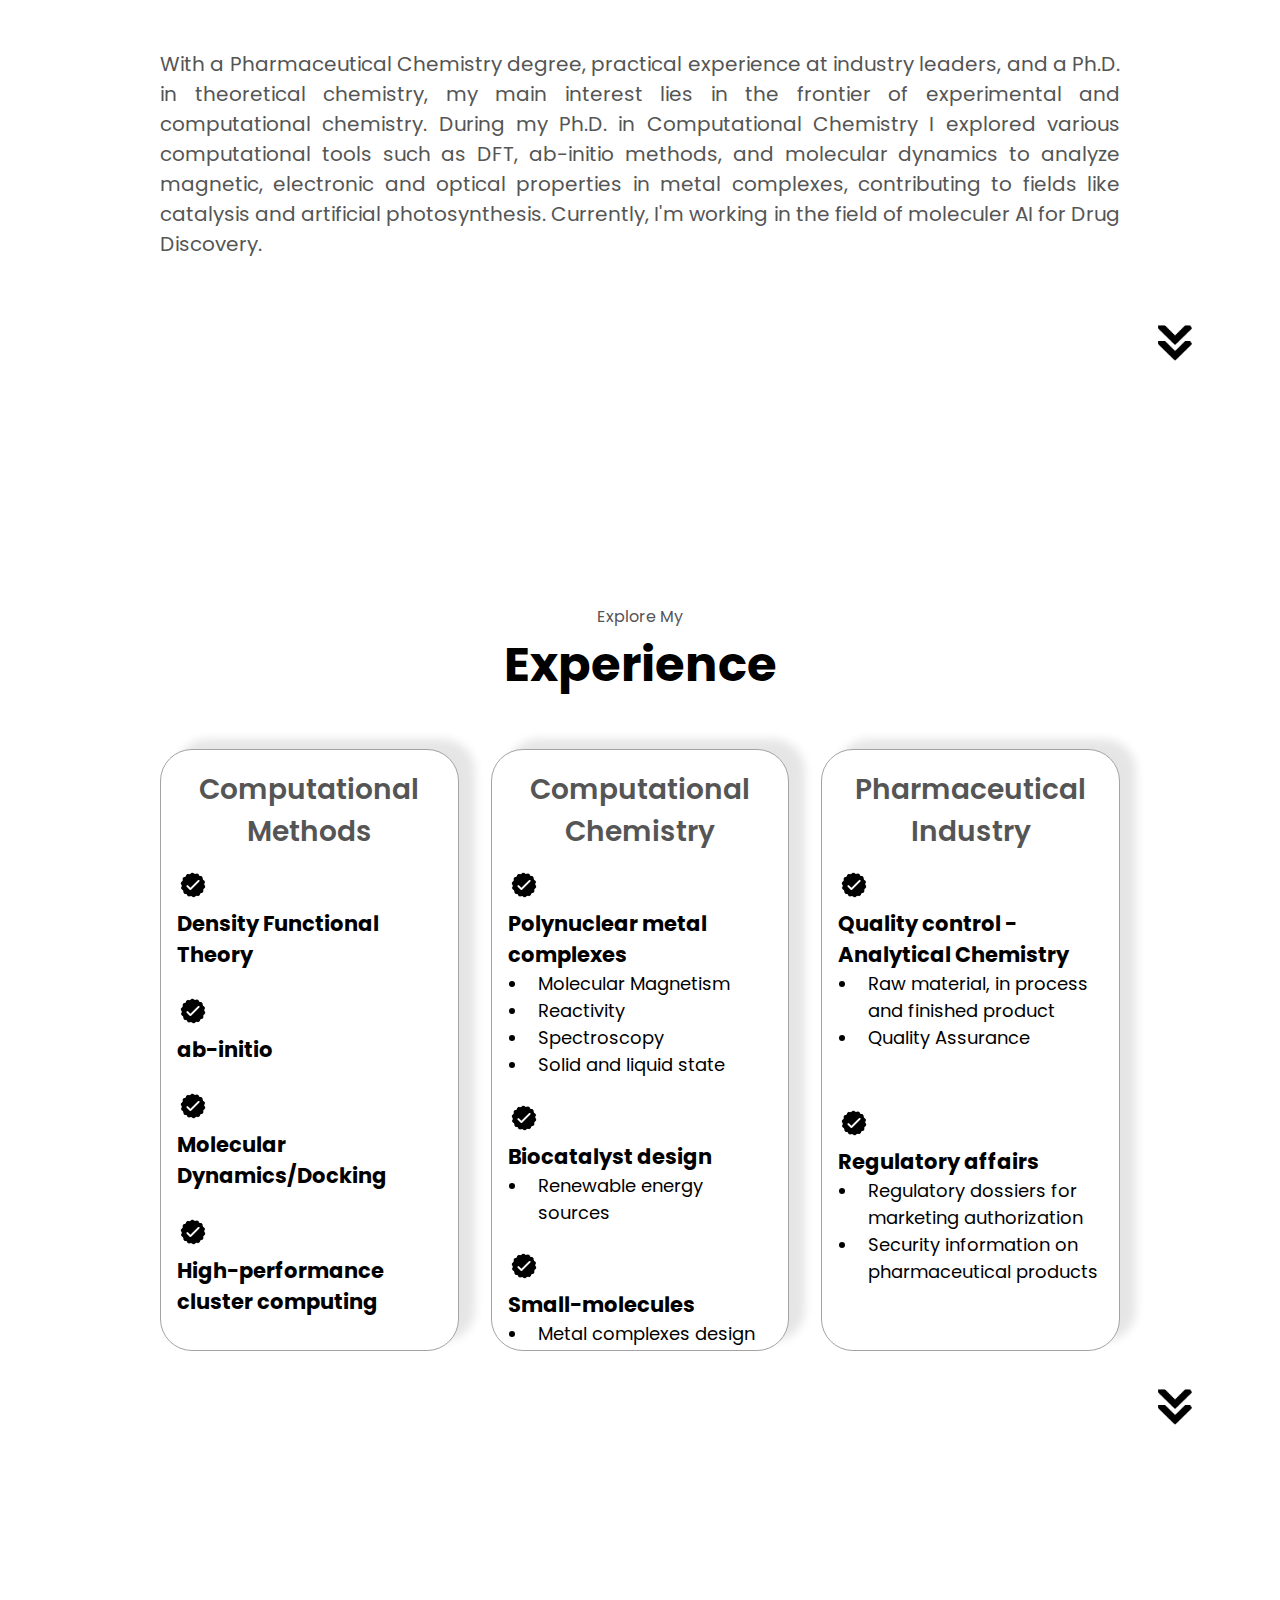
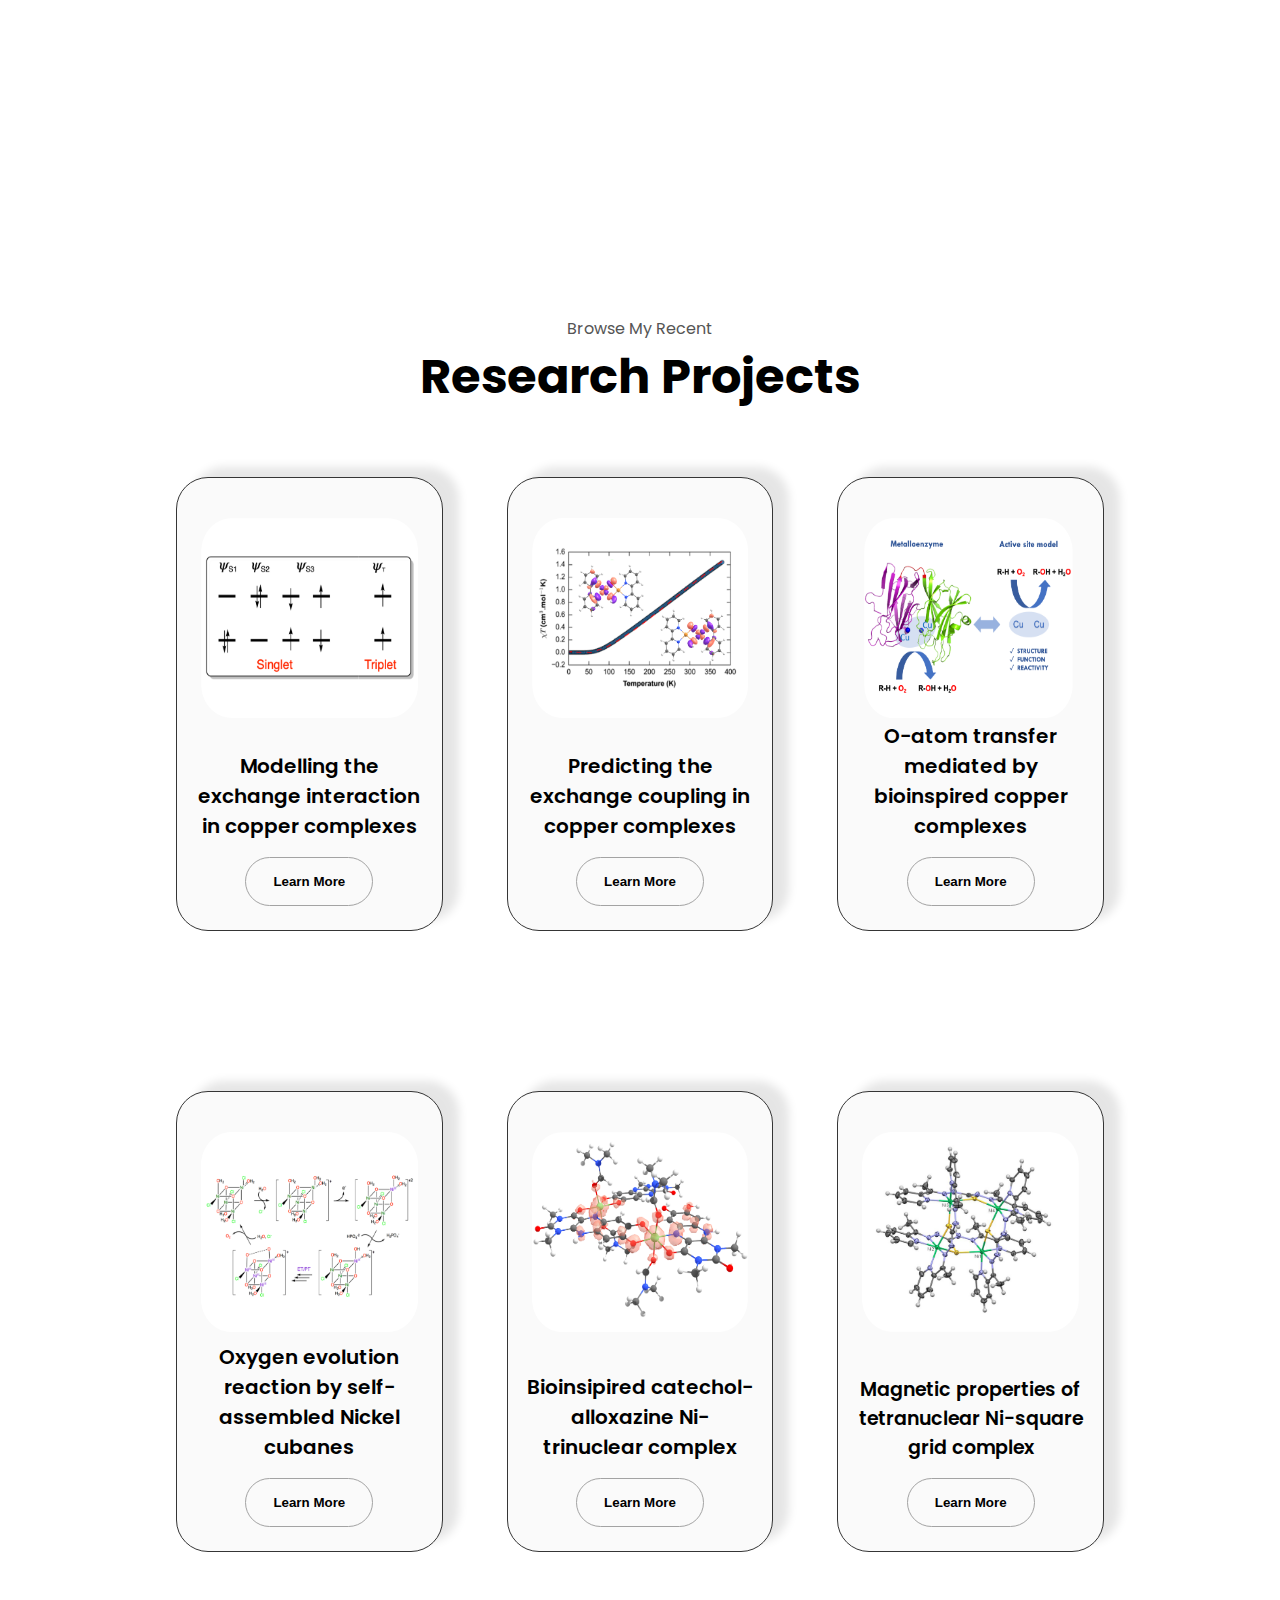
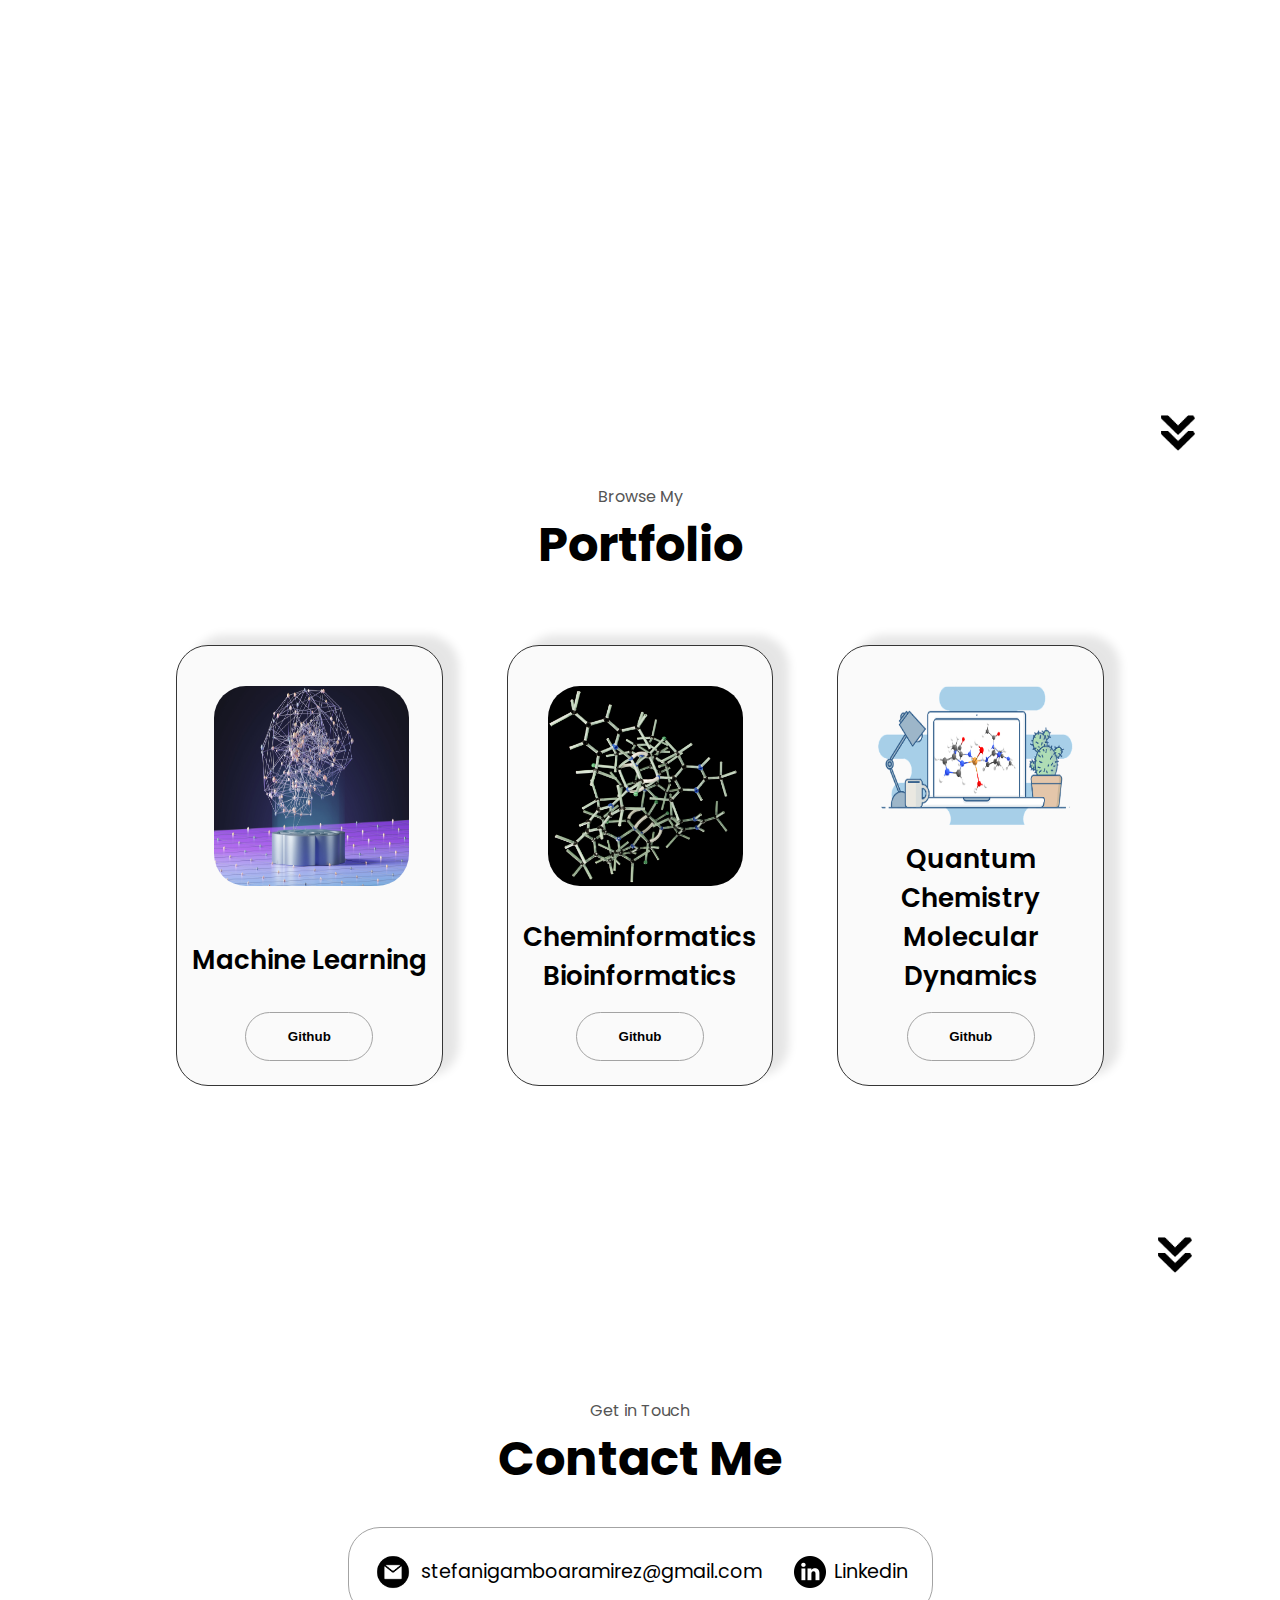
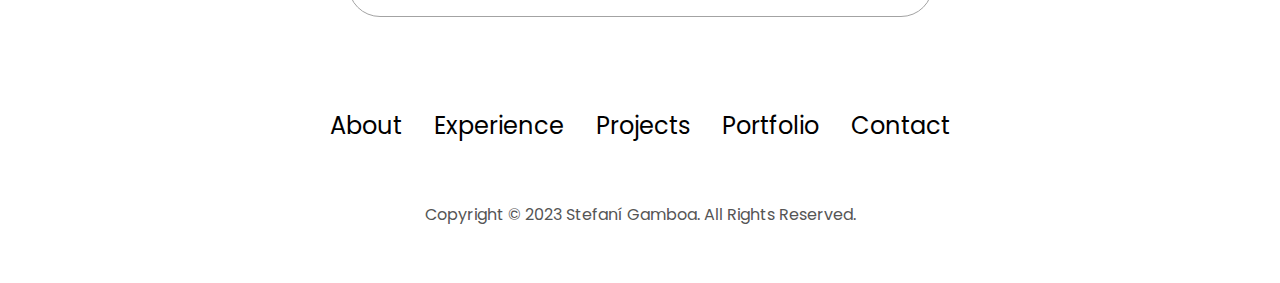
==== commit 8630b9c5: "Update index.html" ====
--- a/index.html
+++ b/index.html
@@ -123,7 +123,7 @@
                         <article>
                             <img src="./assets/checkmark.png" alt="Experience Icon" class="icon"/>
                             <div>
-                                <h3>Molecular Dynamics</h3>
+                                <h3>Molecular Dynamics/Docking</h3>
                             </div>
                         </article>
                         <article>
@@ -155,6 +155,15 @@
                                 <h3>Biocatalyst design</h3>
                                 <ul>
                                     <li>Renewable energy sources</li>
+                                </ul>
+                            </div>
+                        </article>
+                        <article>
+                            <img src="./assets/checkmark.png" alt="Experience Icon" class="icon"/>
+                            <div>
+                                <h3>Small-molecules</h3>
+                                <ul>
+                                    <li>Metal complexes design</li>
                                 </ul>
                             </div>
                         </article>
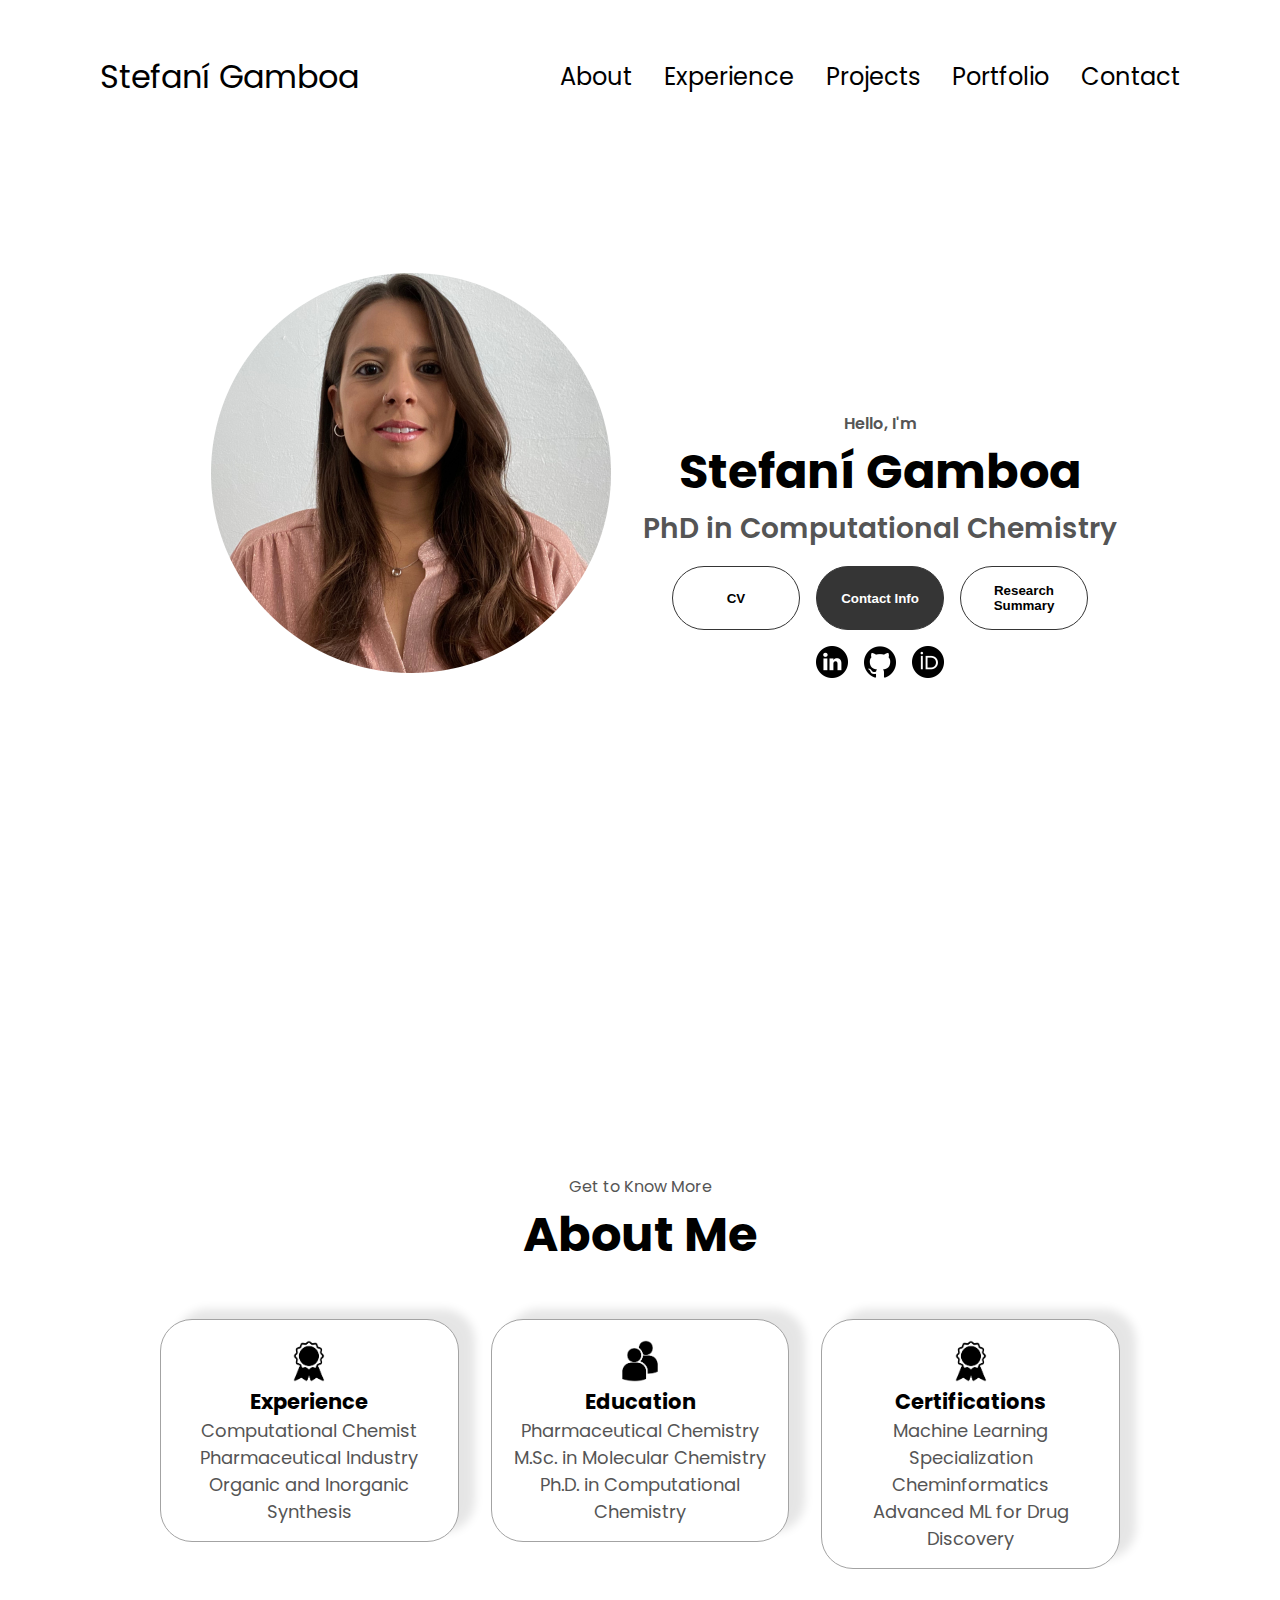
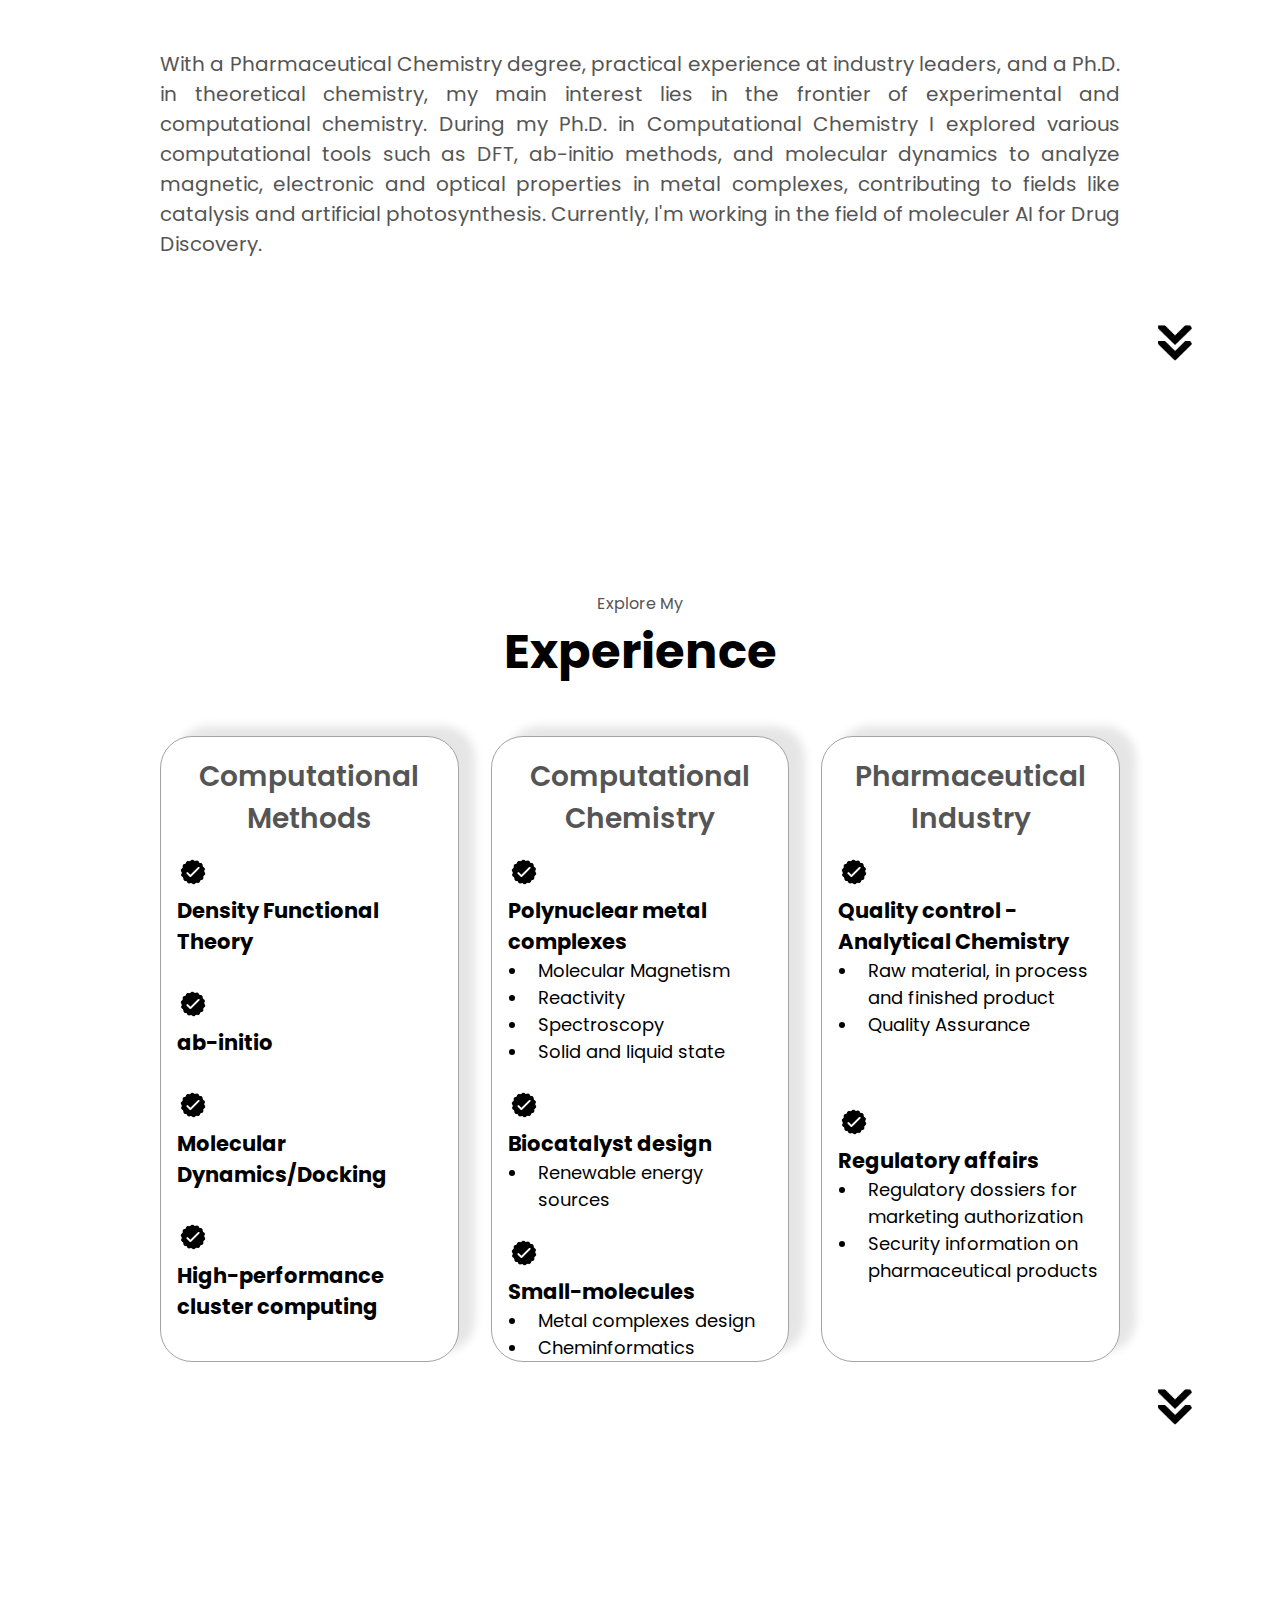
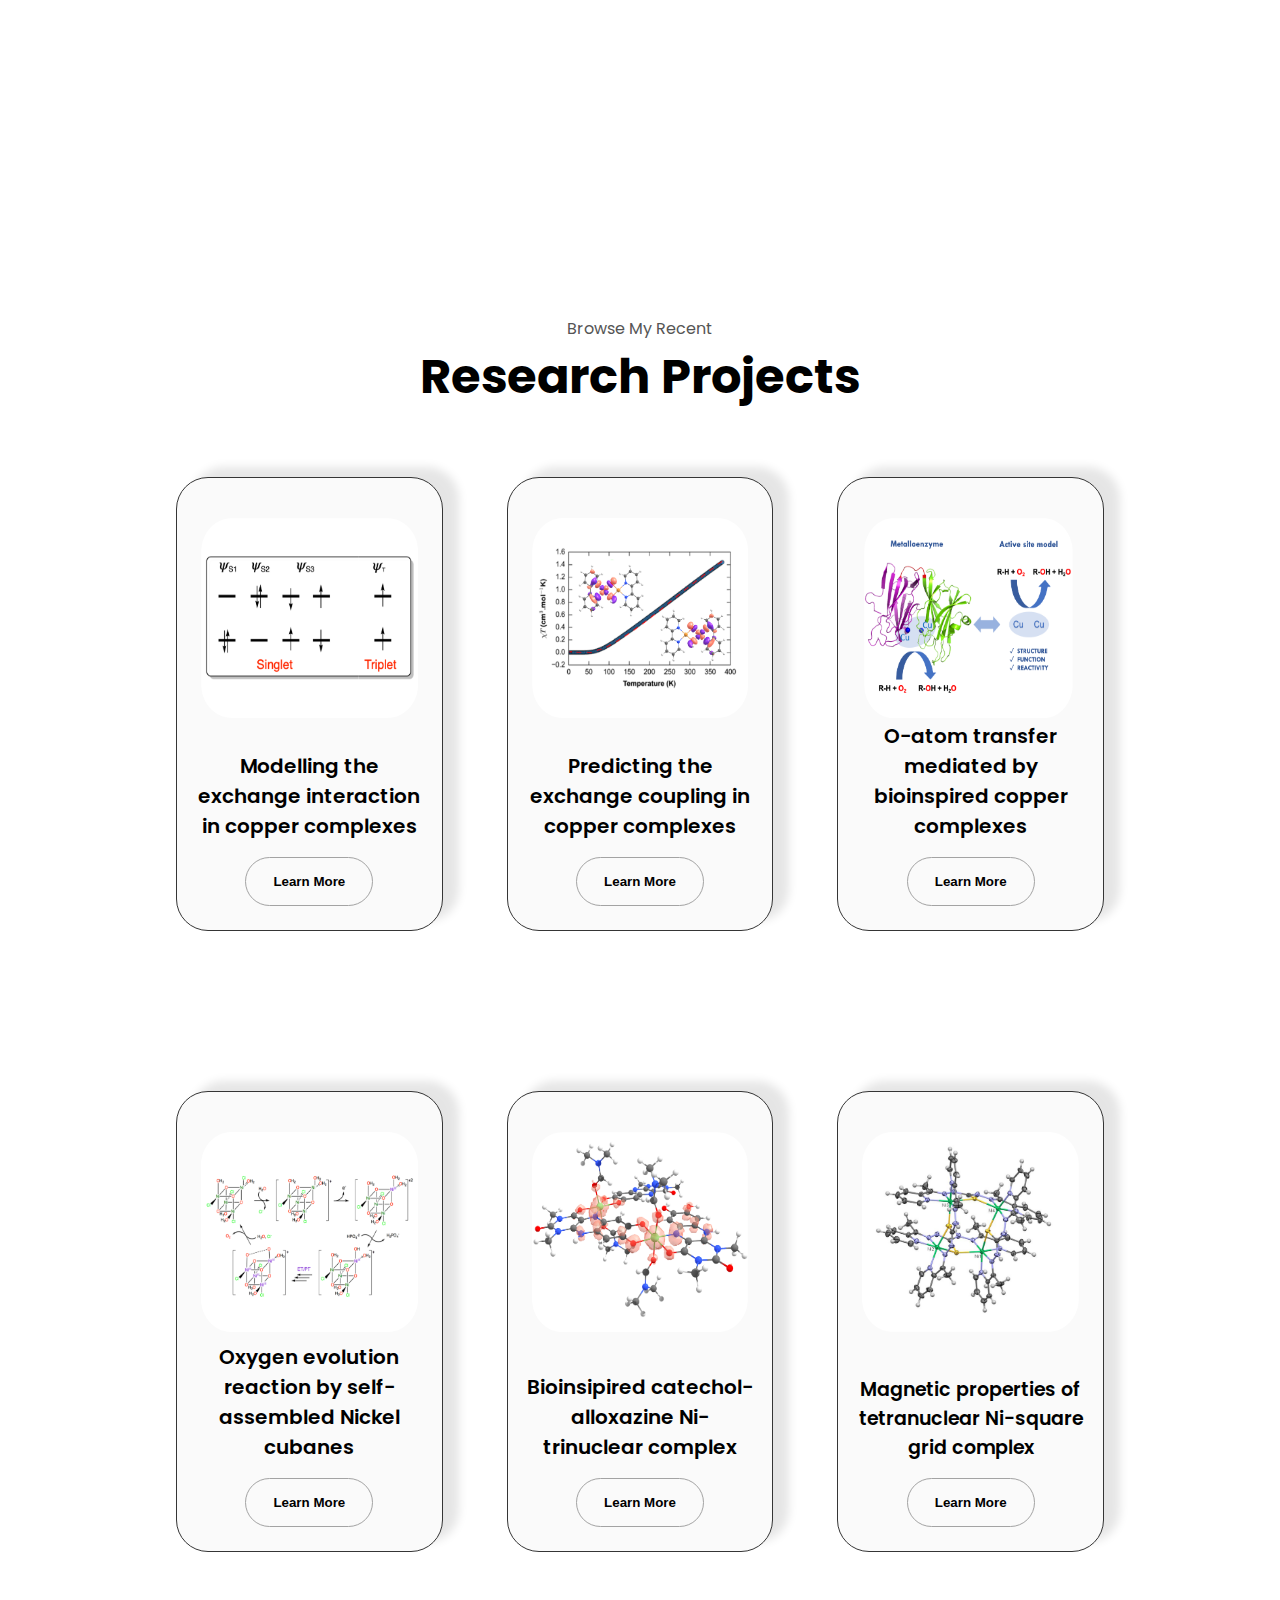
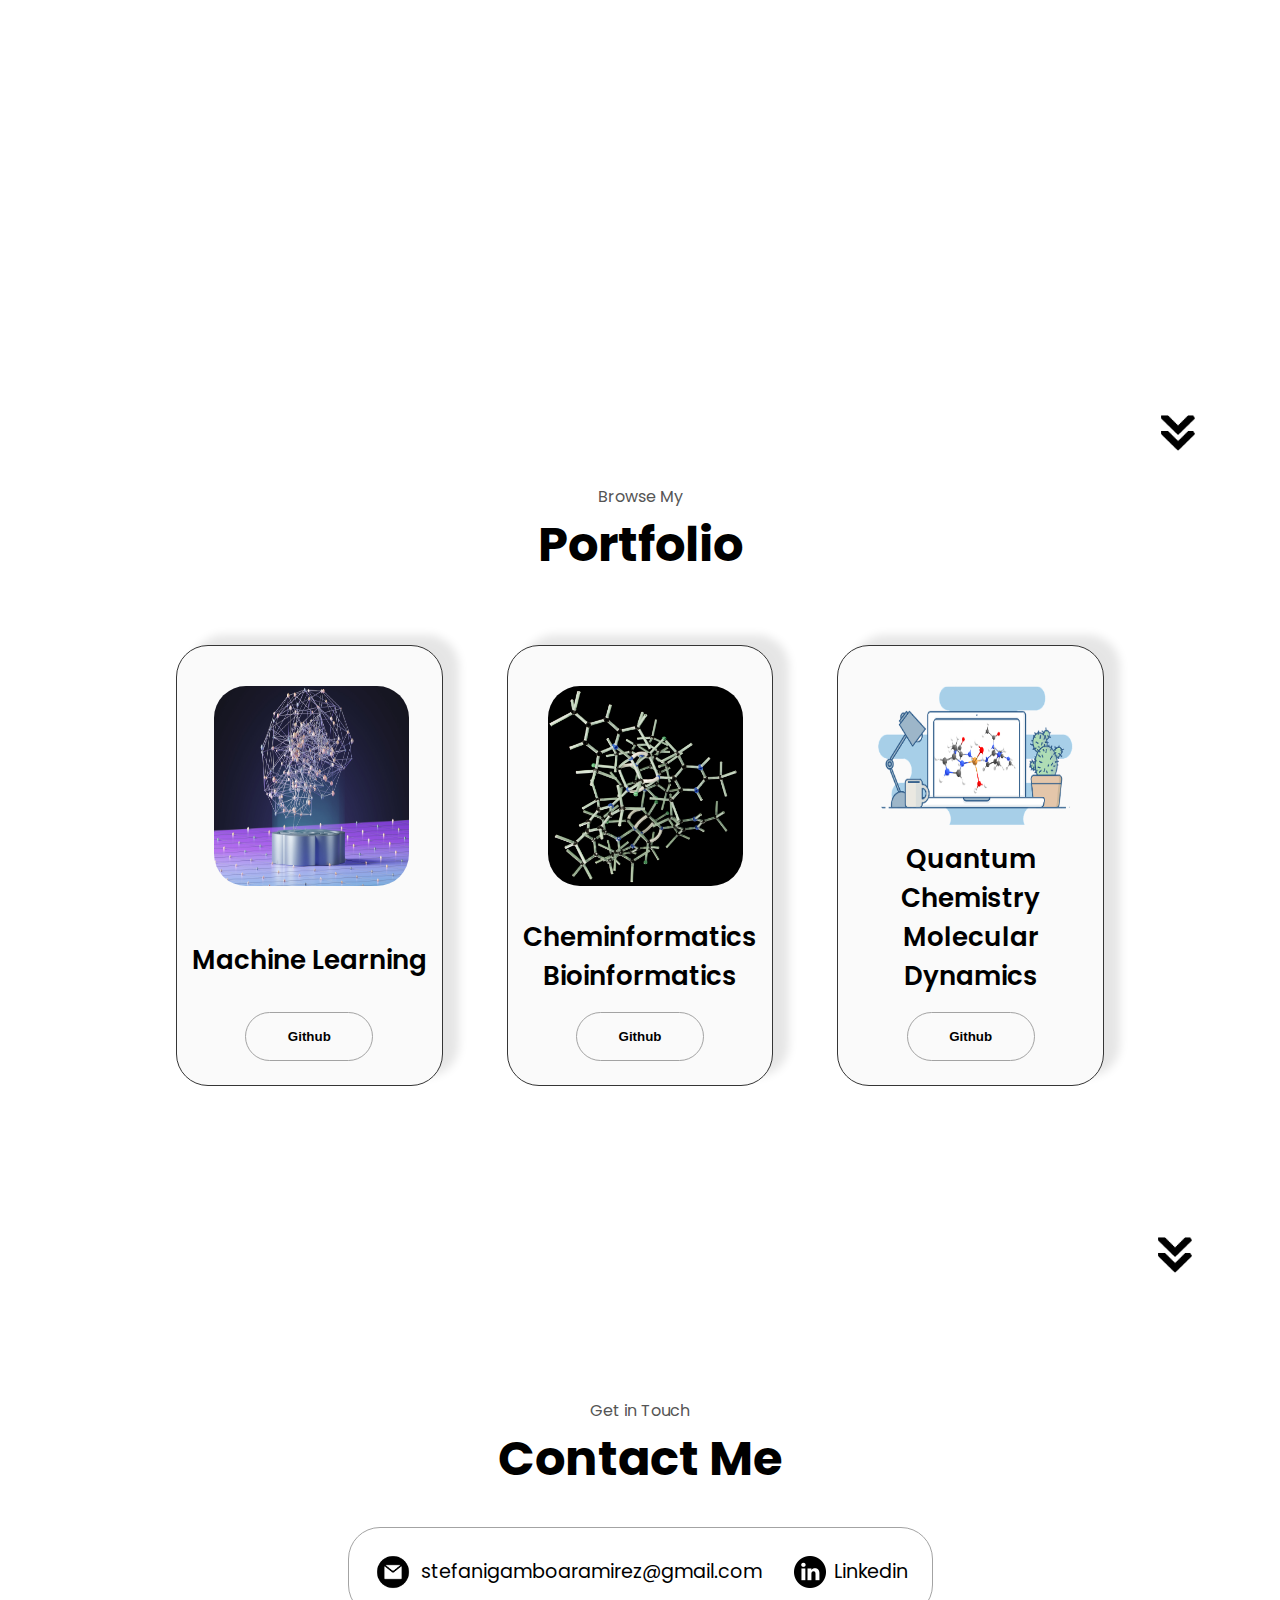
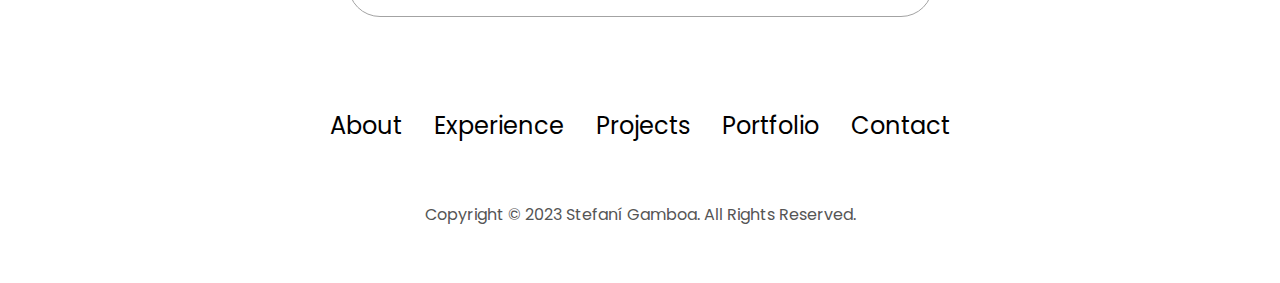
==== commit c616602d: "Update index.html" ====
--- a/index.html
+++ b/index.html
@@ -164,6 +164,7 @@
                                 <h3>Small-molecules</h3>
                                 <ul>
                                     <li>Metal complexes design</li>
+                                    <li>Cheminformatics</li>
                                 </ul>
                             </div>
                         </article>
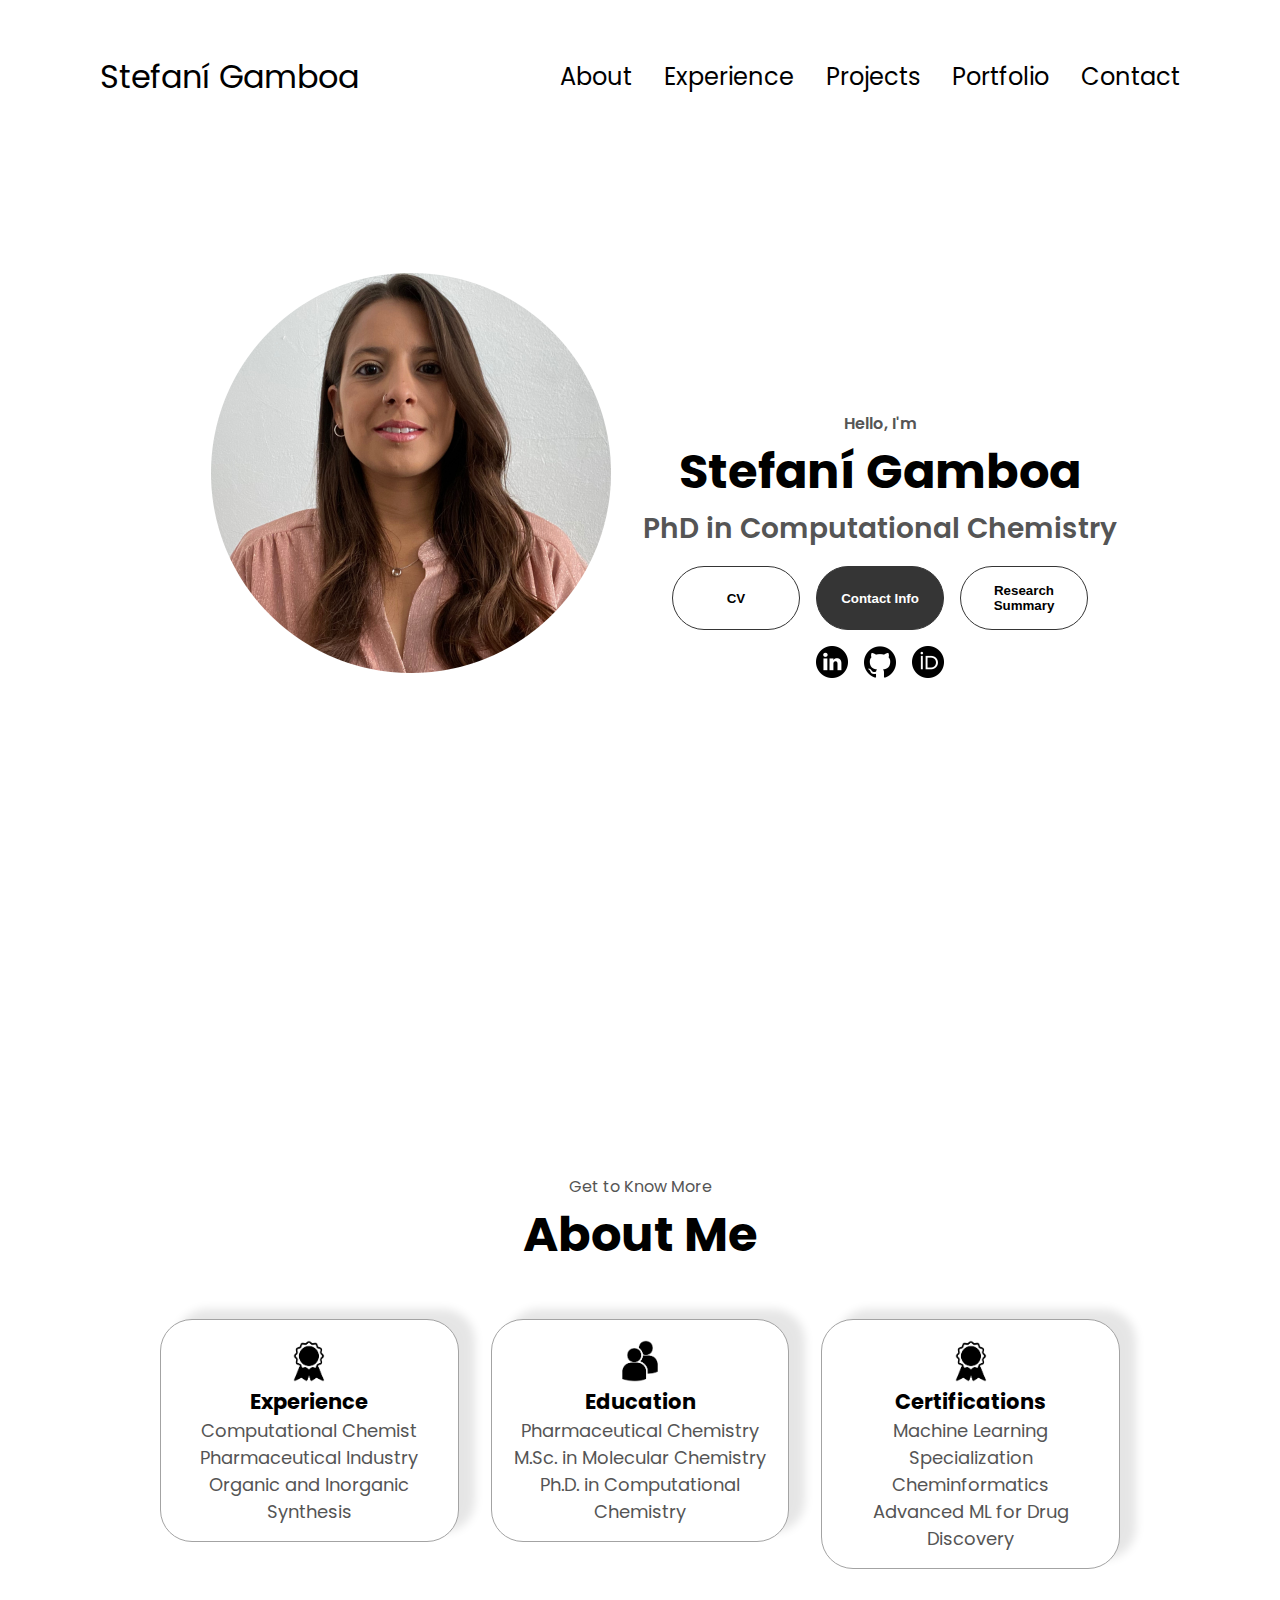
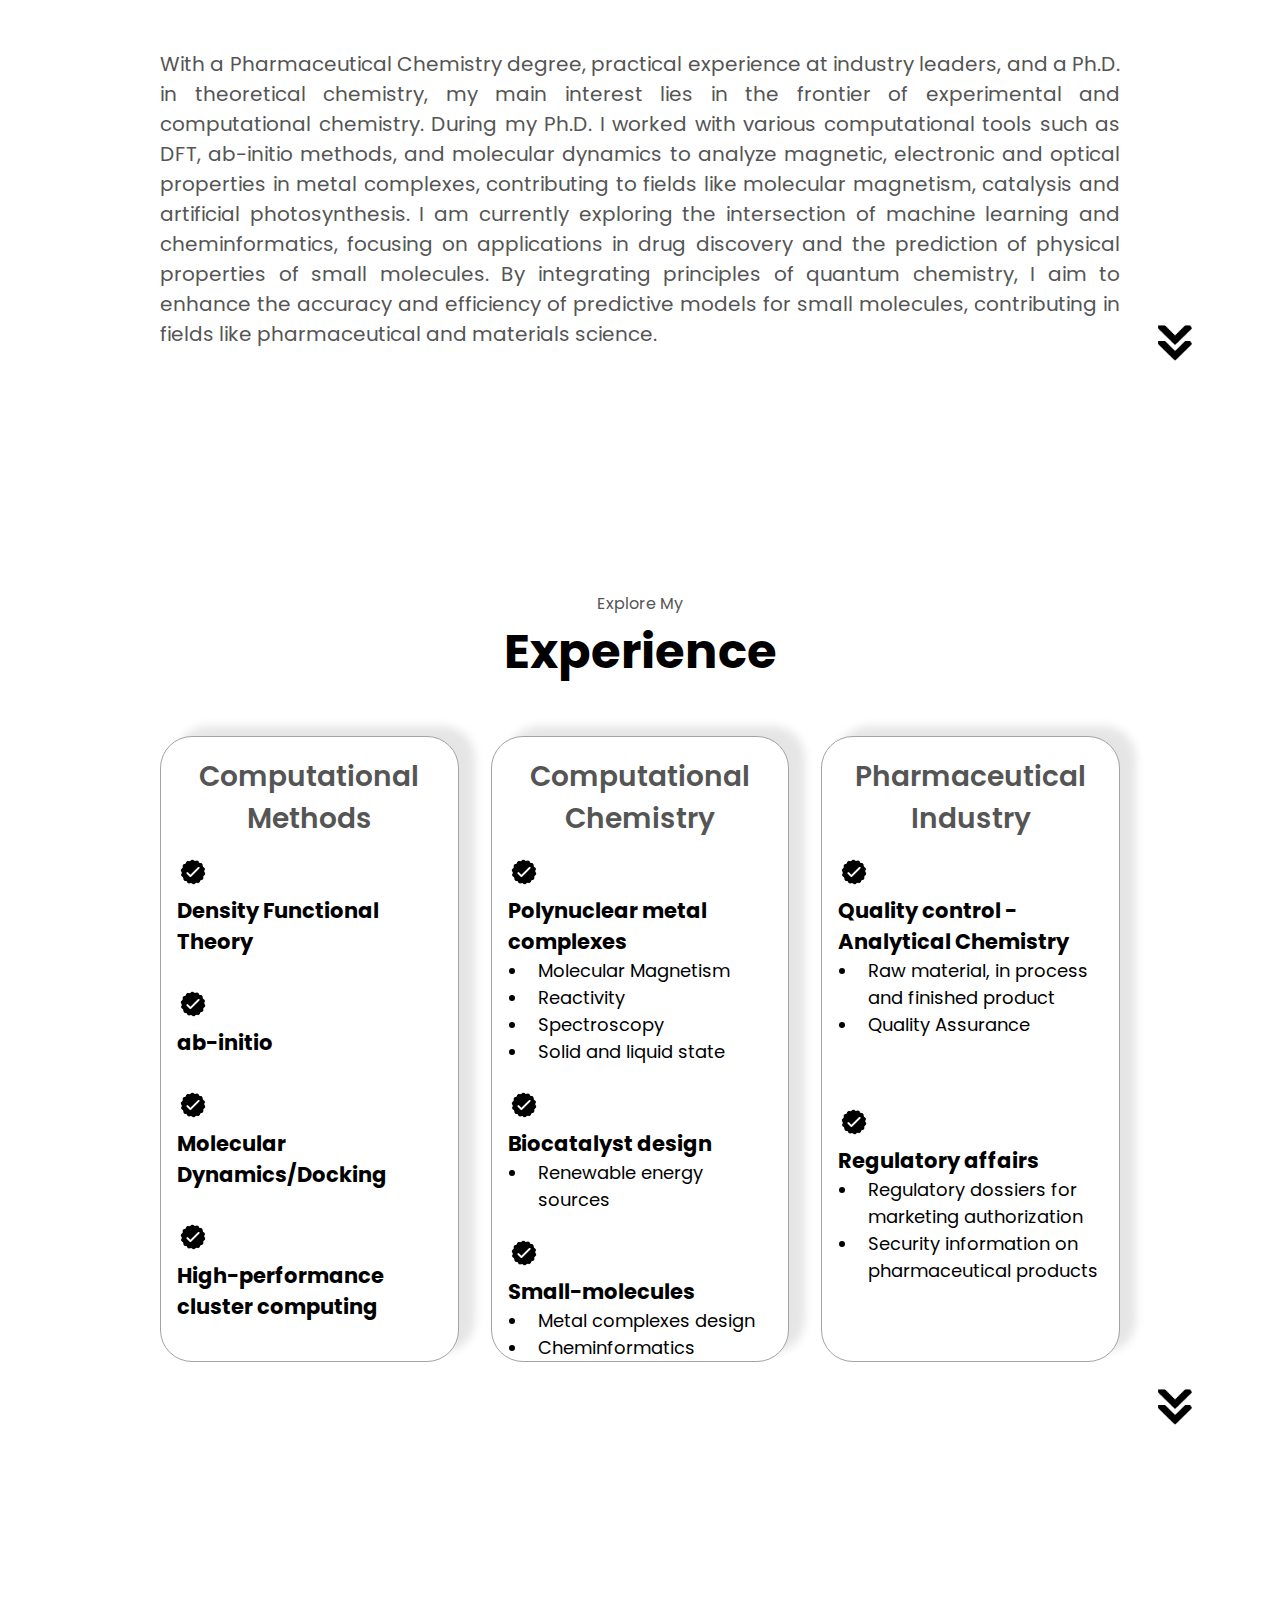
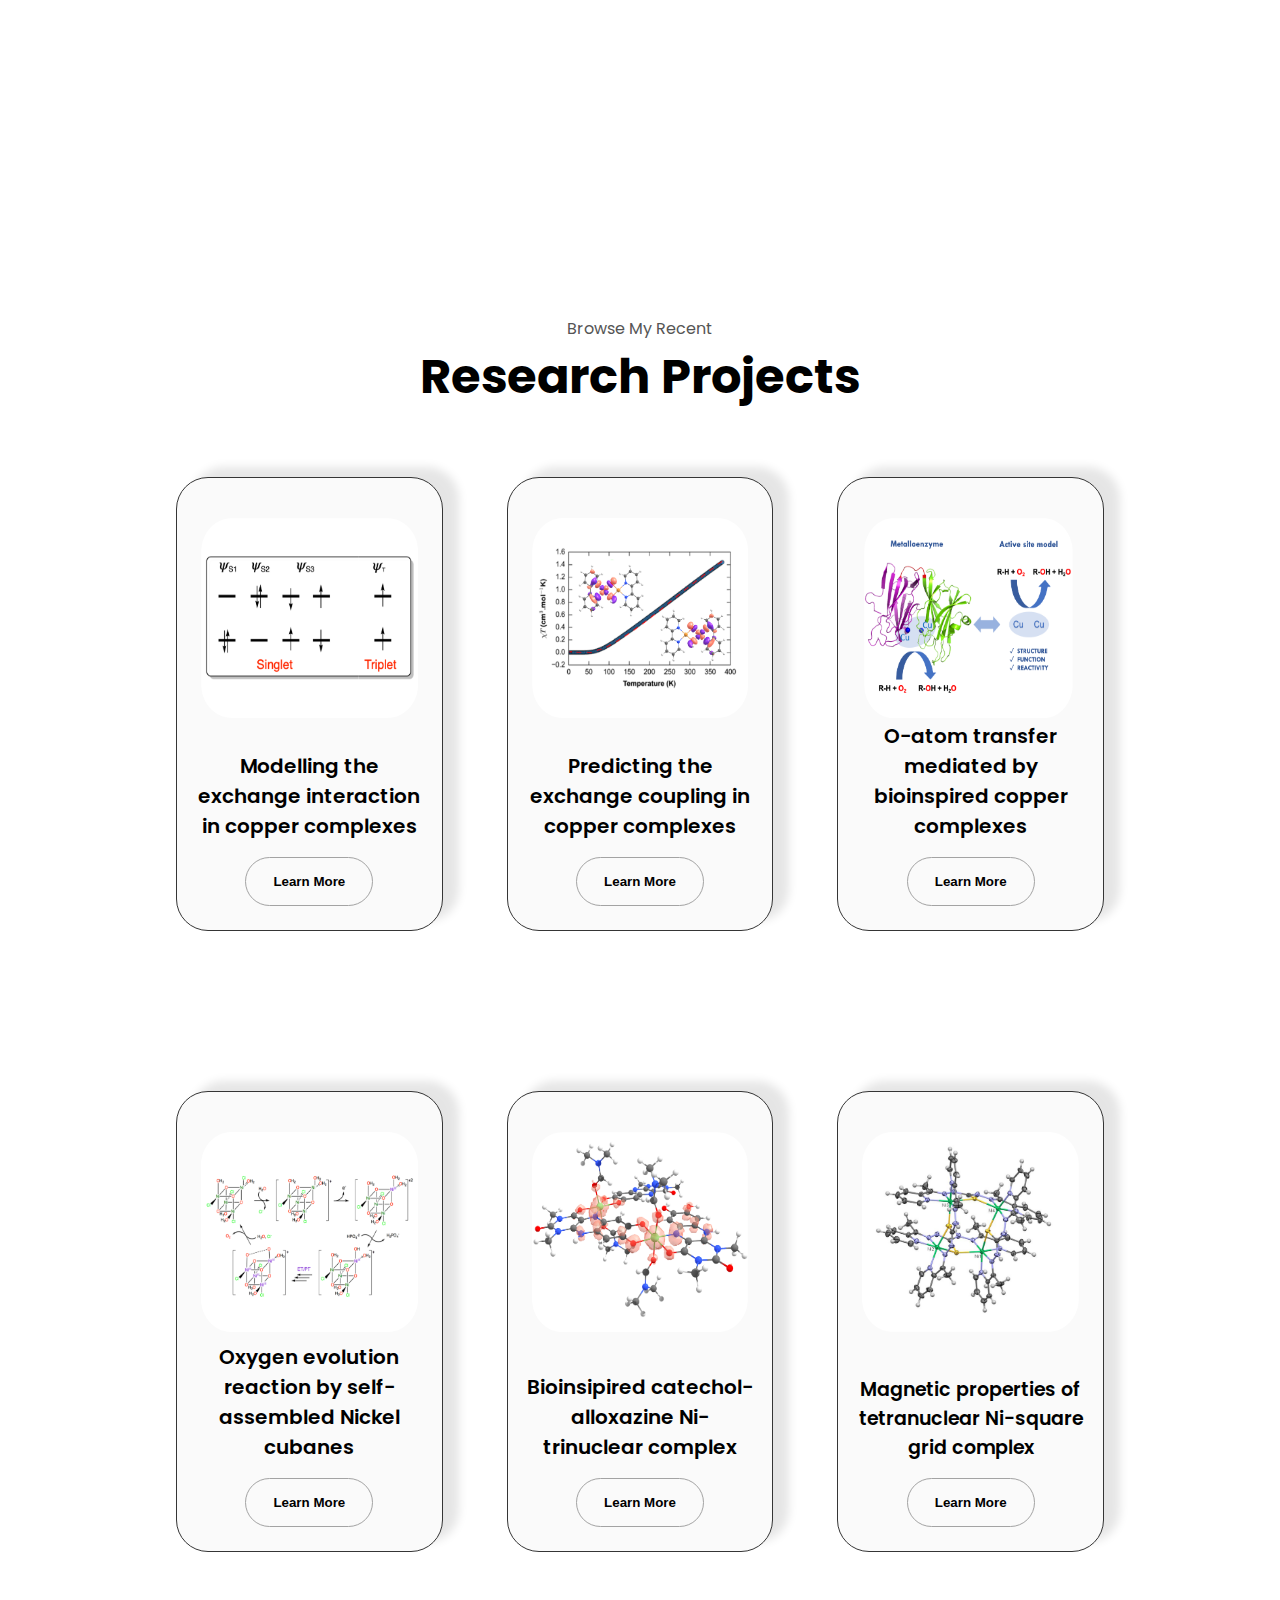
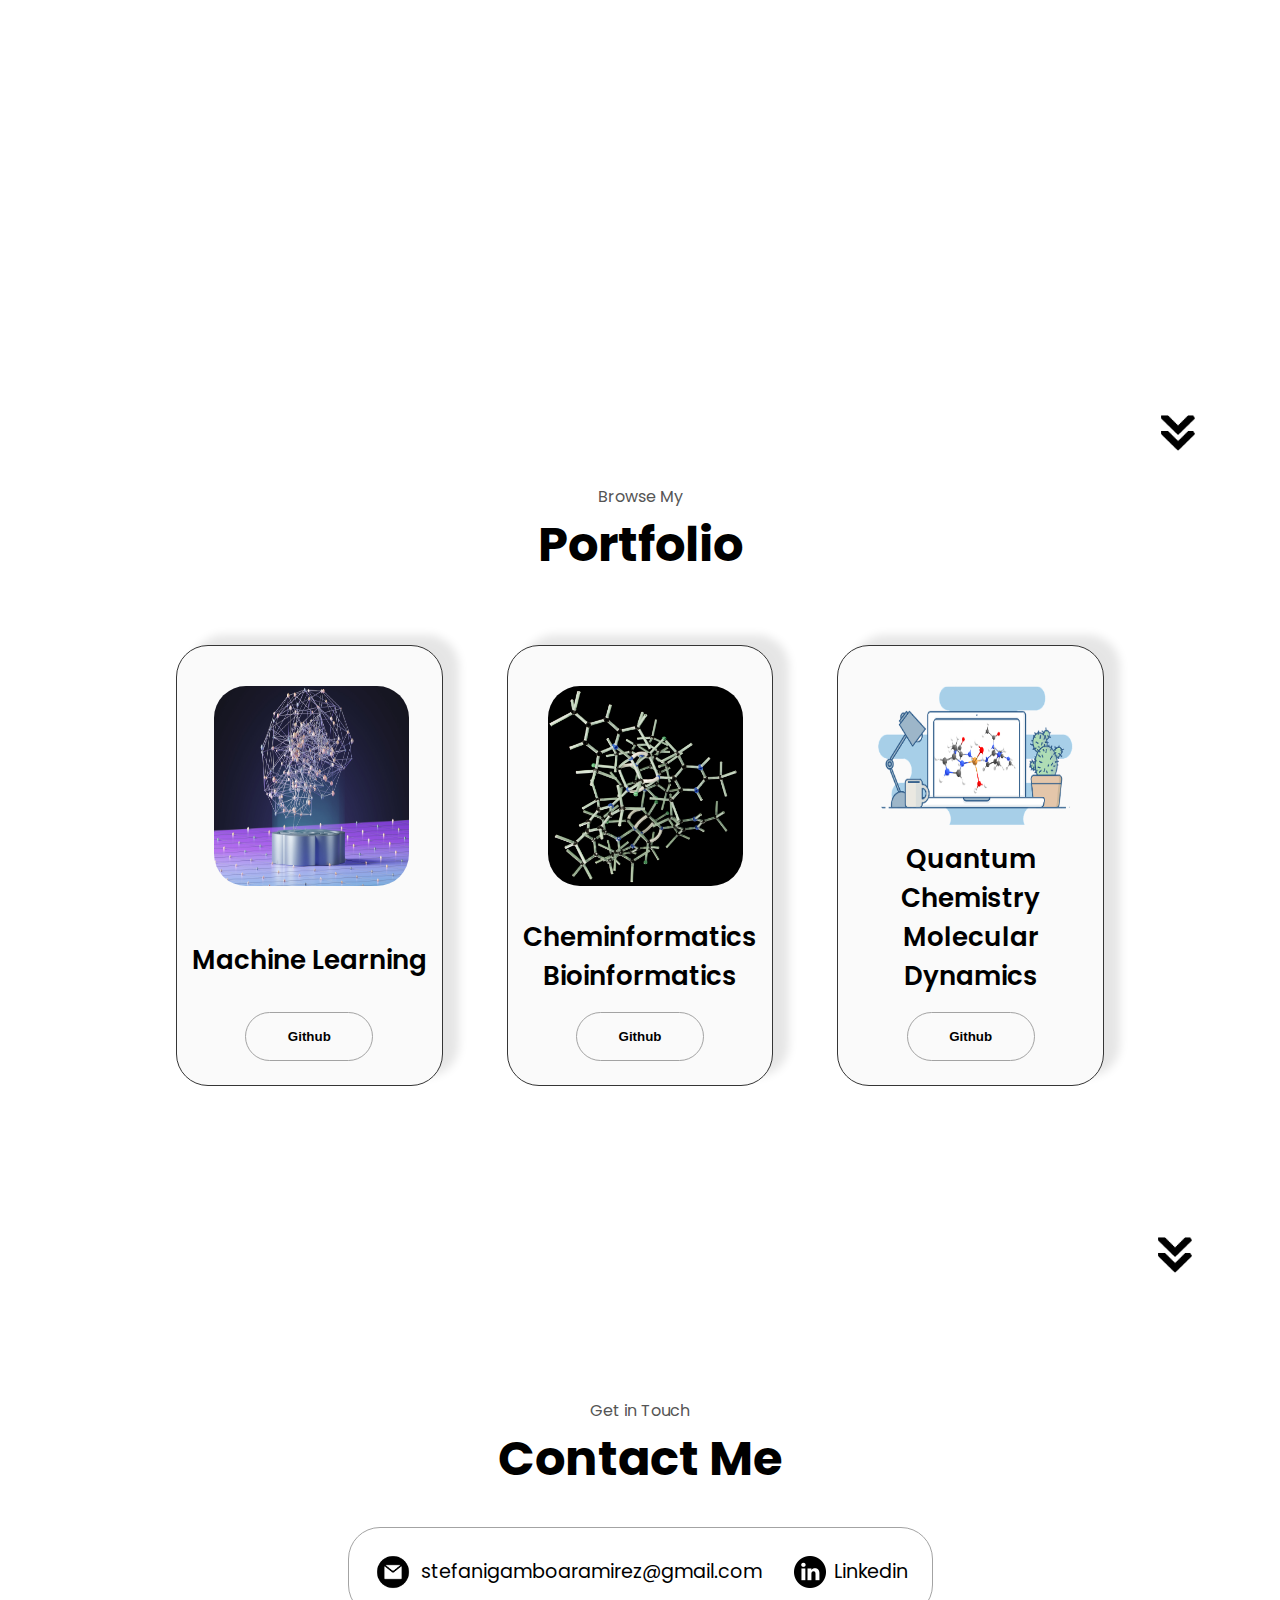
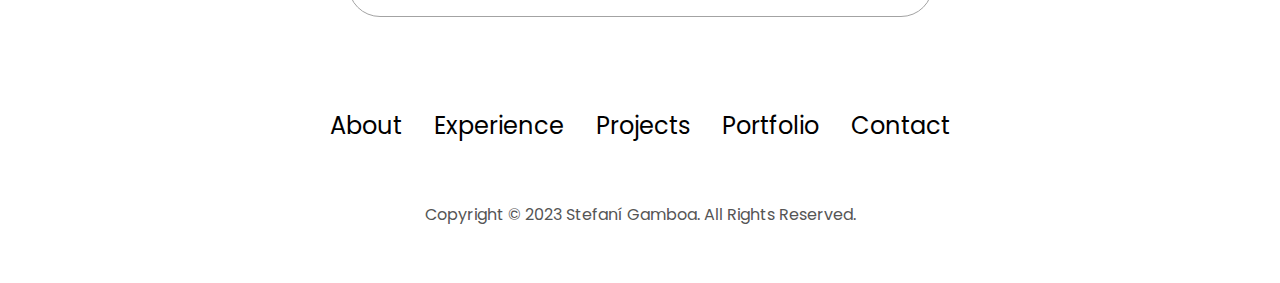
==== commit a35c7d81: "Update index.html" ====
--- a/index.html
+++ b/index.html
@@ -89,7 +89,7 @@
                 <div class="text-container">
                     <p>With a Pharmaceutical Chemistry degree, practical experience at industry leaders, and a Ph.D. in theoretical chemistry, my main interest lies in the frontier of experimental and computational chemistry. 
 
-                        During my Ph.D. in Computational Chemistry I explored various computational tools such as DFT, ab-initio methods, and molecular dynamics to analyze magnetic, electronic and optical properties in metal complexes, contributing to fields like catalysis and artificial photosynthesis. Currently, I'm working in the field of moleculer AI for Drug Discovery.
+                        During my Ph.D. I worked with various computational tools such as DFT, ab-initio methods, and molecular dynamics to analyze magnetic, electronic and optical properties in metal complexes, contributing to fields like molecular magnetism, catalysis and artificial photosynthesis. I am currently exploring the intersection of machine learning and cheminformatics, focusing on applications in drug discovery and the prediction of physical properties of small molecules. By integrating principles of quantum chemistry, I aim to enhance the accuracy and efficiency of predictive models for small molecules, contributing in fields like pharmaceutical and materials science.
                     </p>
                 </div>
             </div>
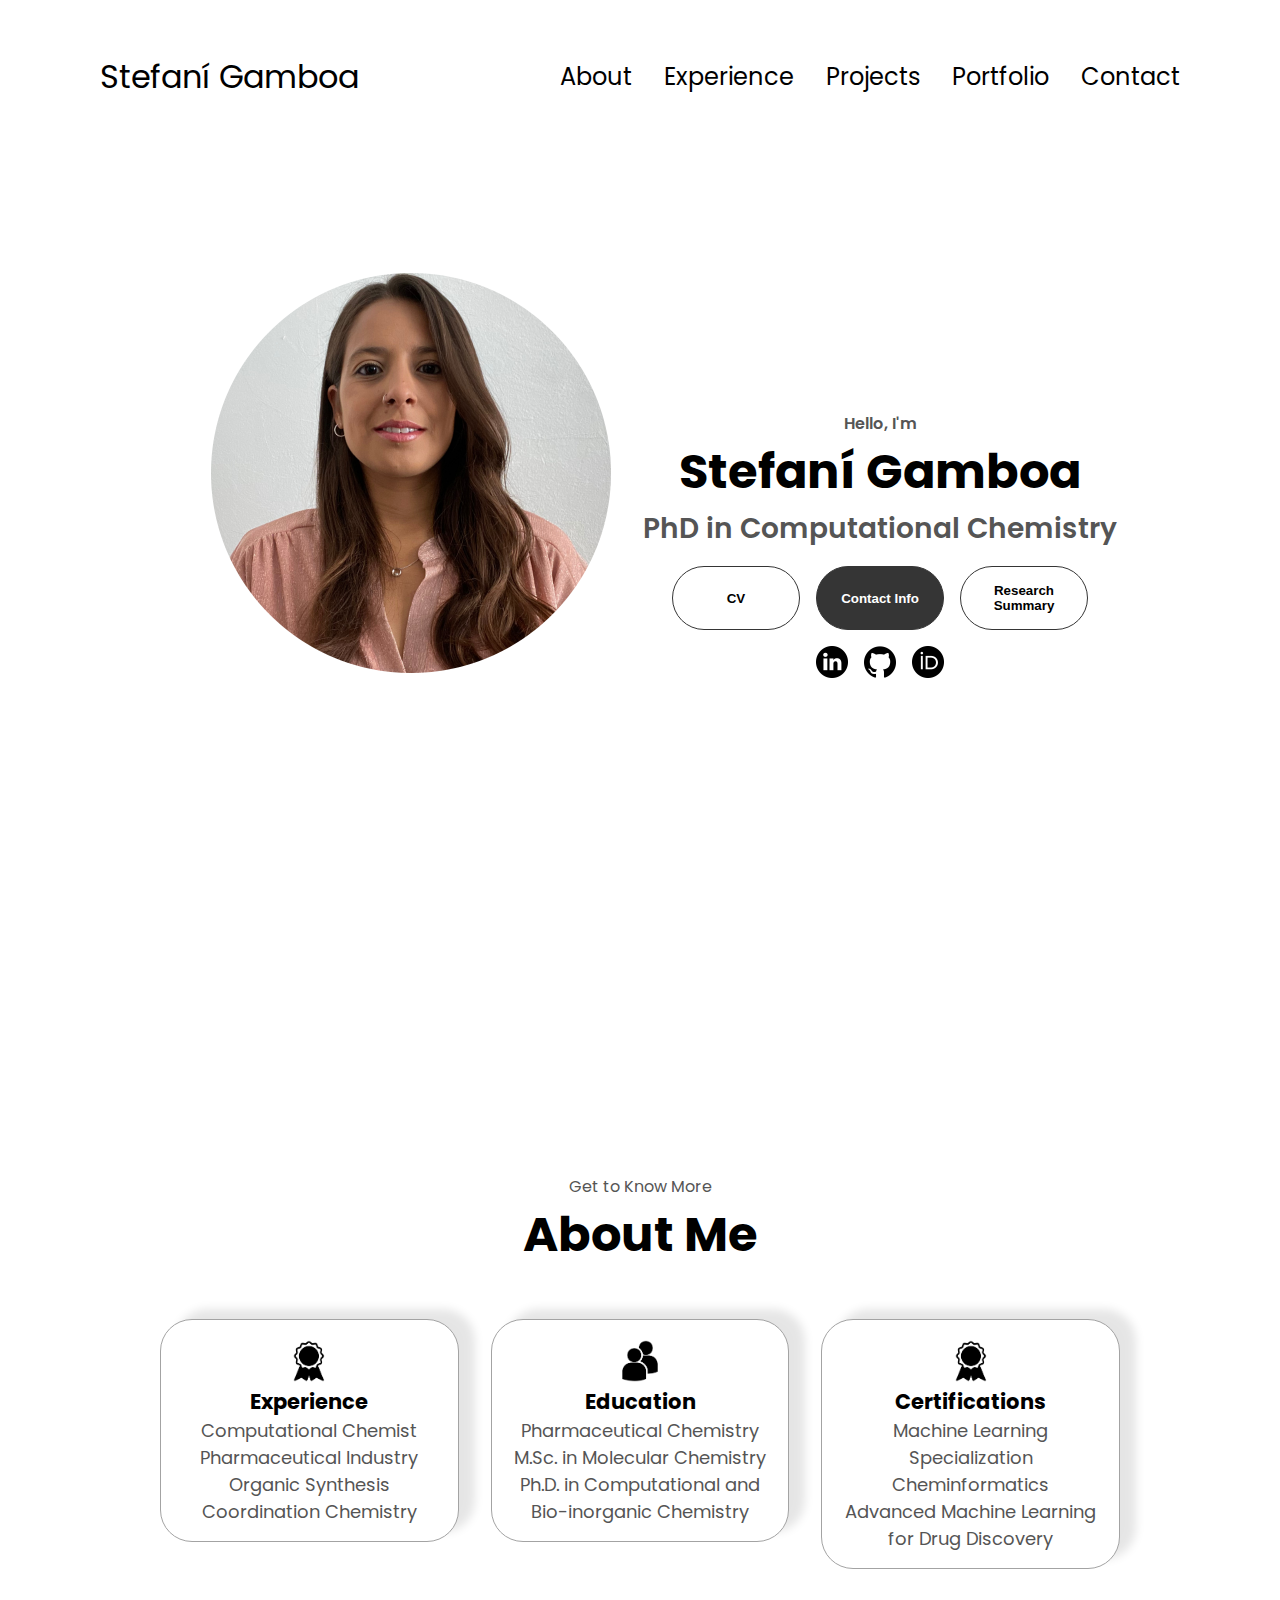
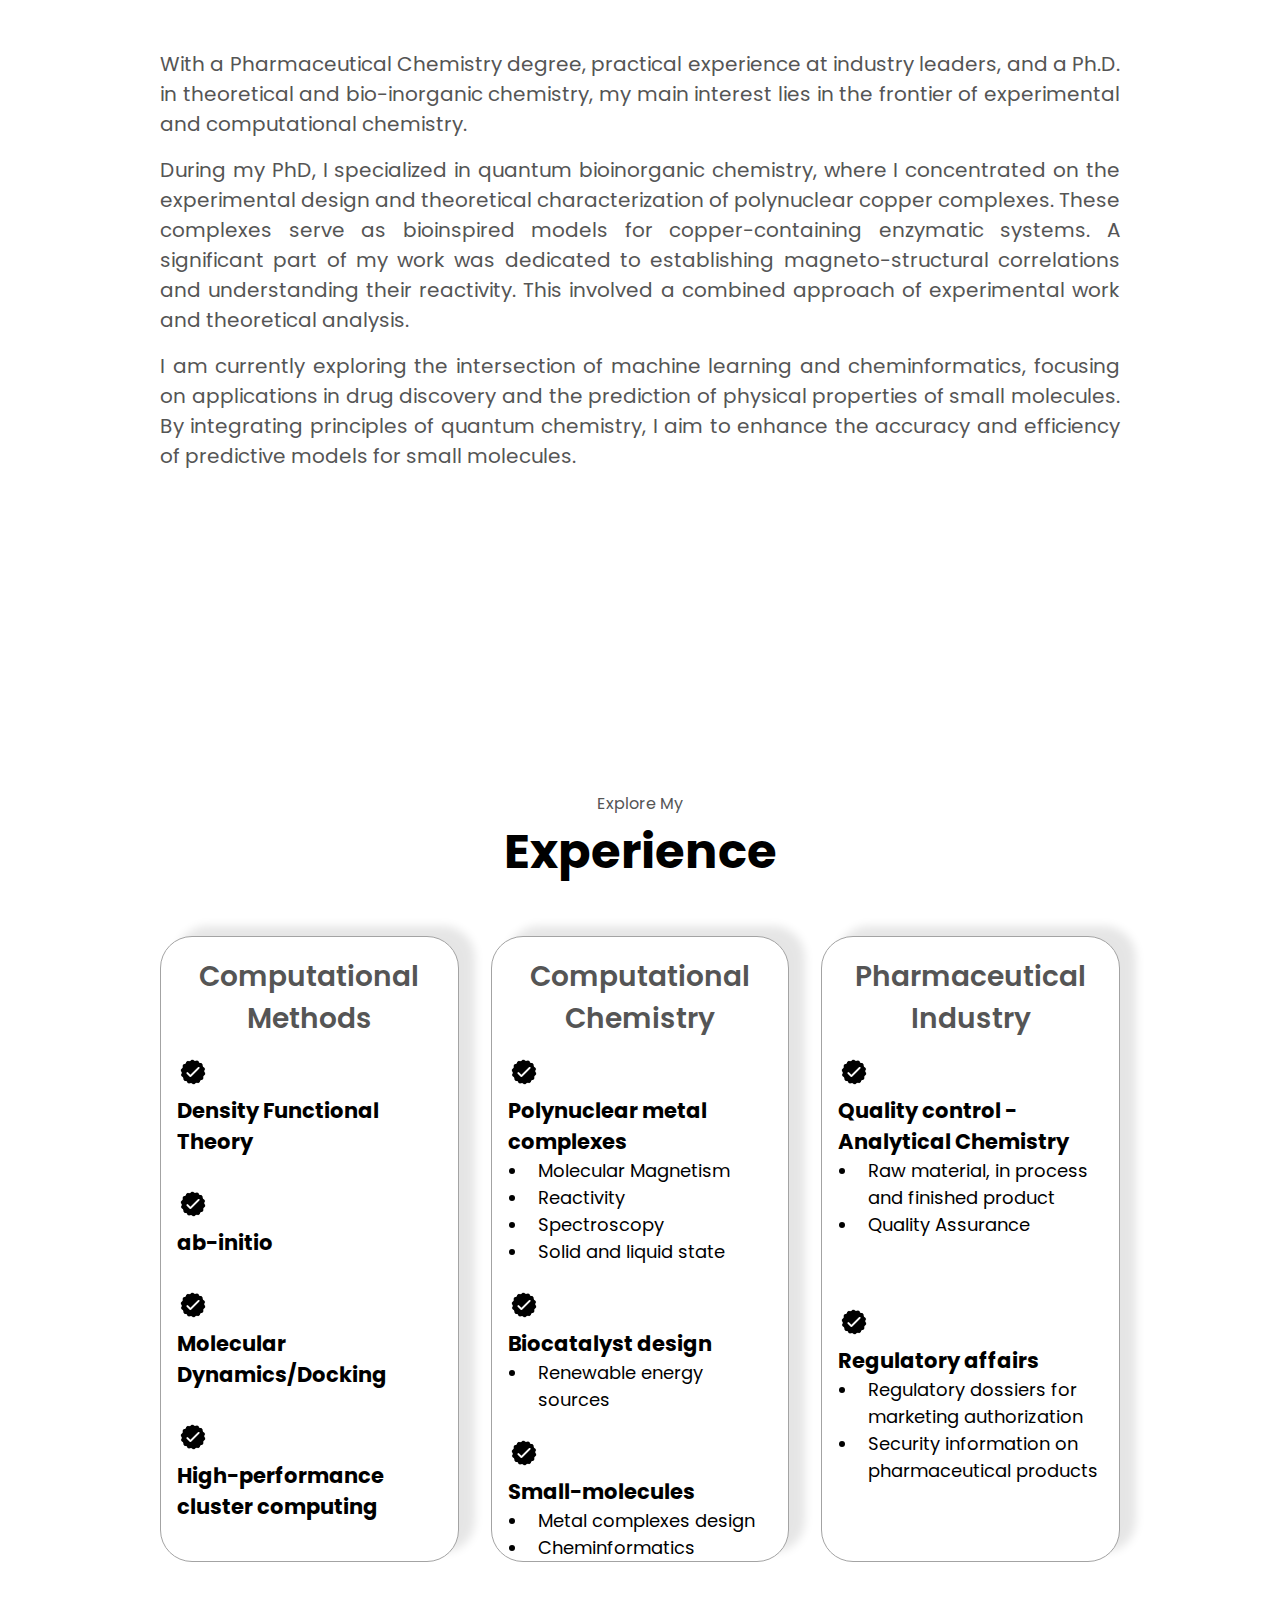
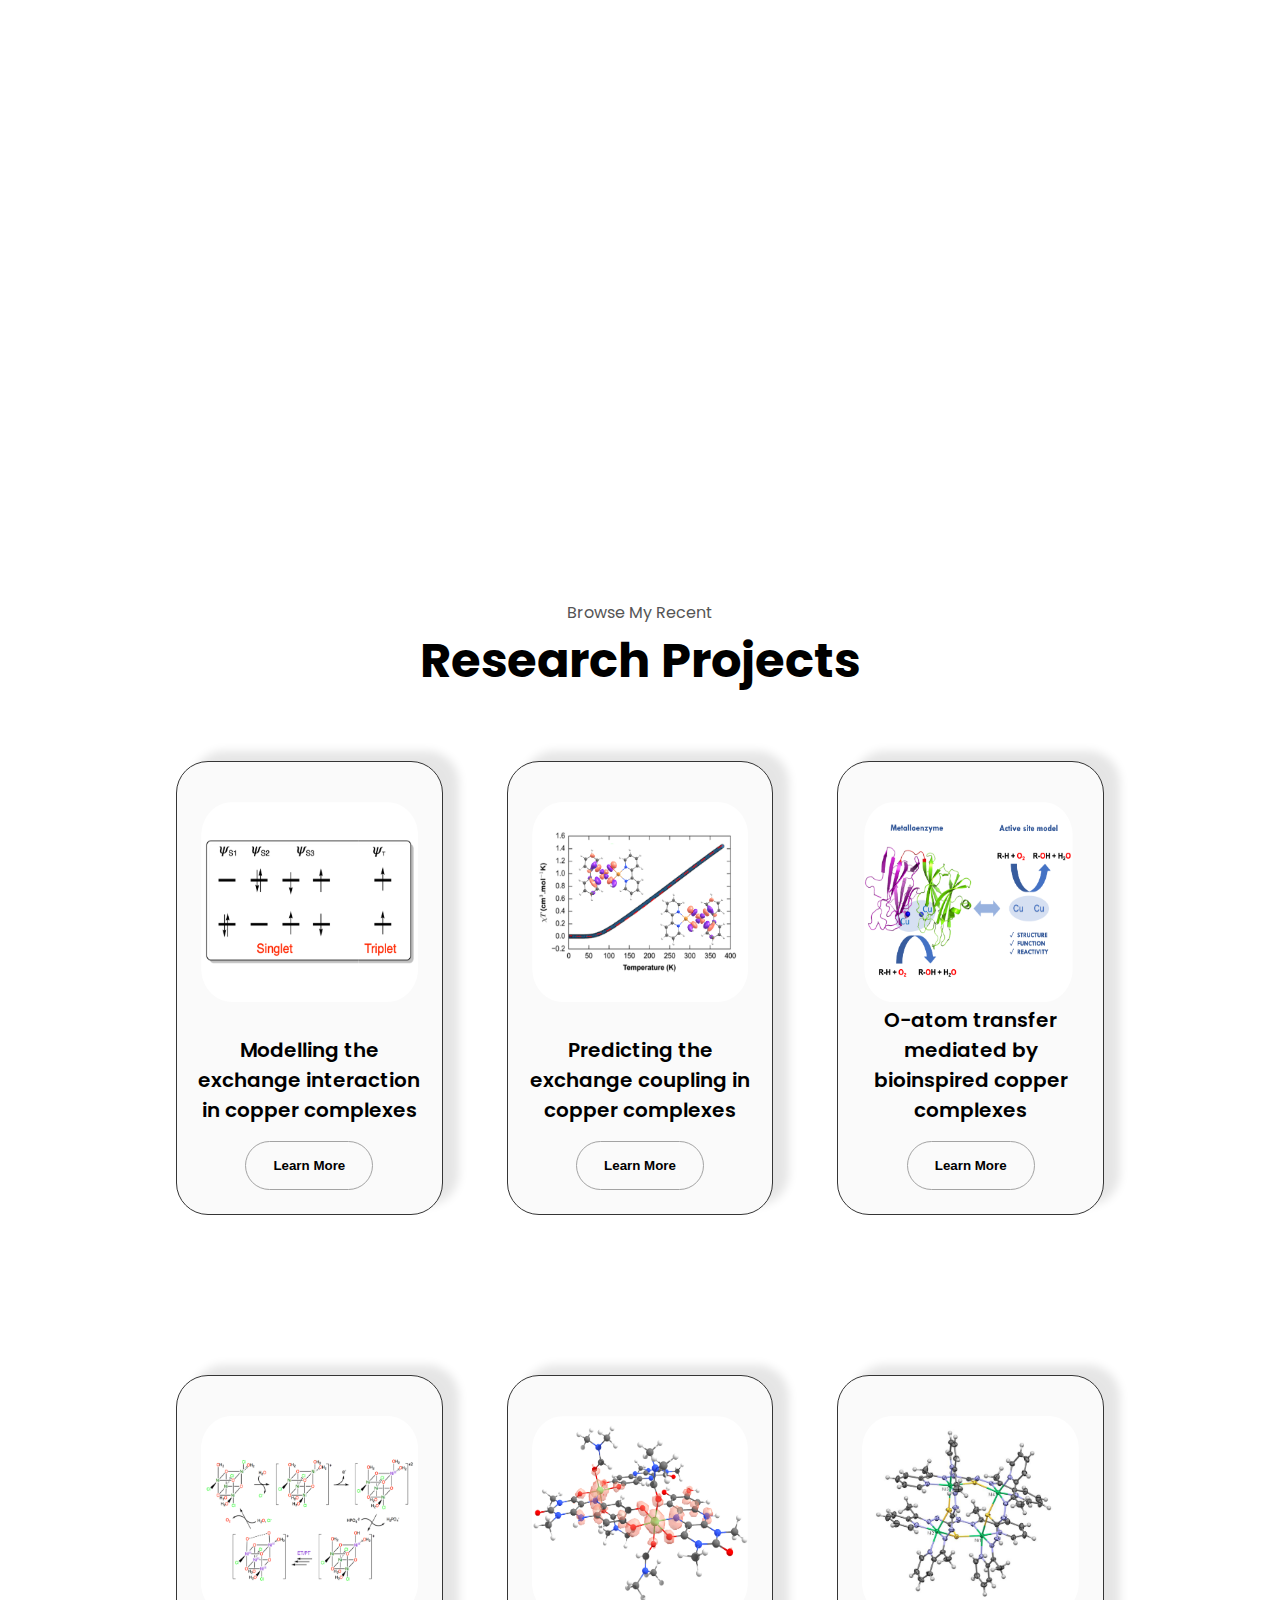
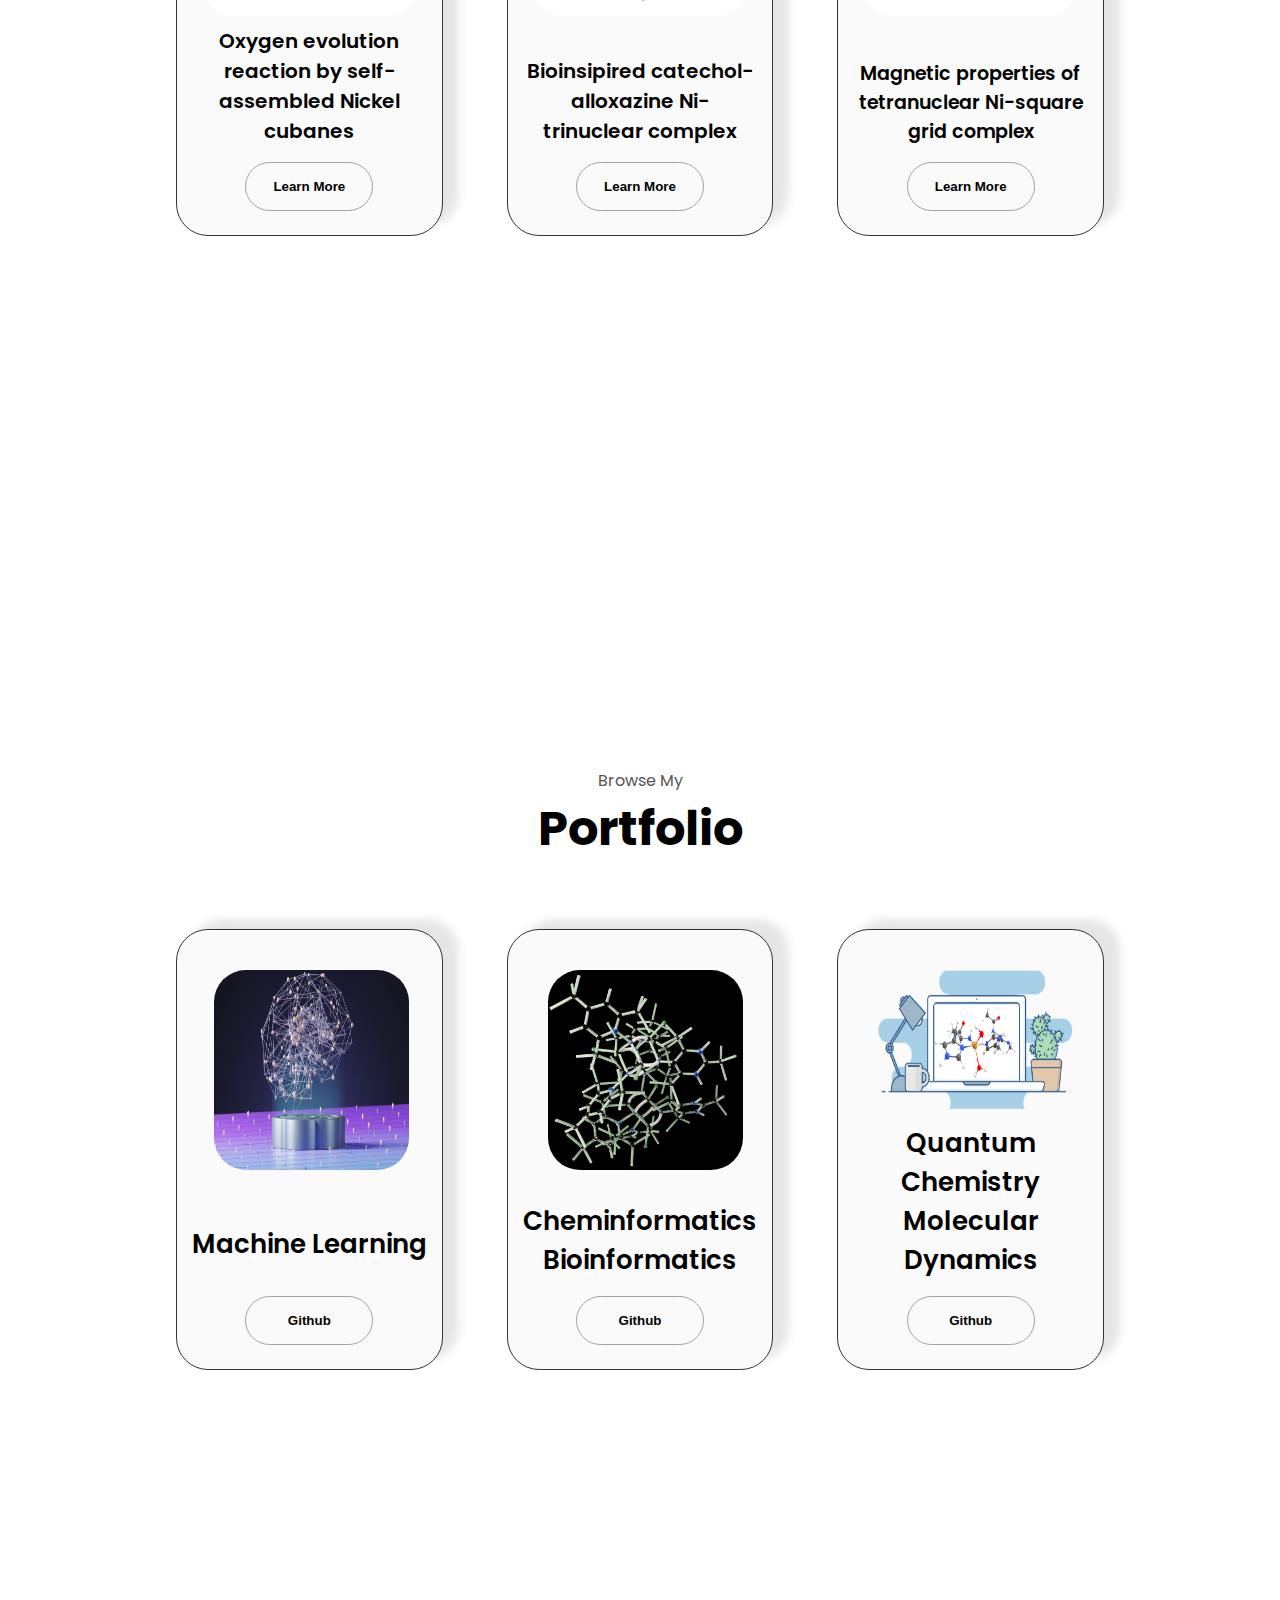
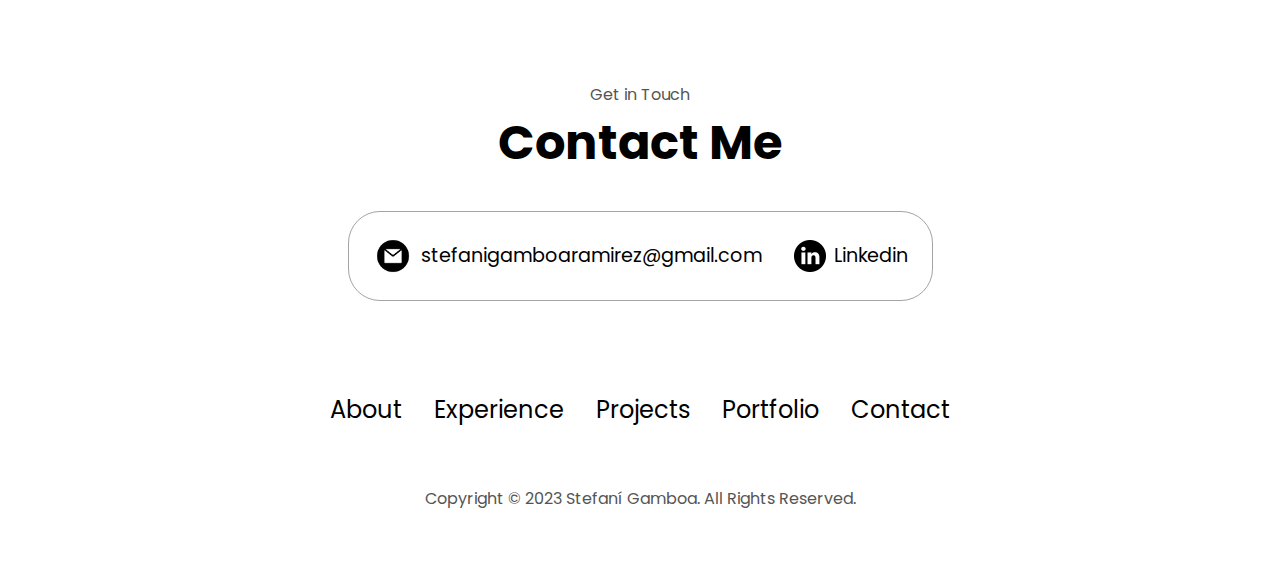
==== commit 50347ae2: "styling" ====
--- a/index.html
+++ b/index.html
@@ -51,7 +51,7 @@
                 </button>
                 <button class="btn btn-color-1" onclick="location.href='#contact'">Contact Info
                 </button>
-                <button class="btn btn-color-2" onclick="window.open('assets/research-summary.pdf')">Research Summary</Summary> 
+                <button class="btn btn-color-2" onclick="window.open('assets/research-summary_long_2.pdf')">Research Summary</Summary> 
                 </button>
             </div>
             <div id="socials-container">
@@ -73,32 +73,43 @@
                         <h3>Experience</h3>
                         <p>Computational Chemist</p>
                         <p>Pharmaceutical Industry</p>
-                        <p>Organic and Inorganic Synthesis</p>
+                        <p>Organic Synthesis</p>
+                        <p>Coordination Chemistry</p>
                     </div>
                     <div class="details-container">
                         <img src="./assets/education.png" alt="education icon" class="icon"/>
                         <h3>Education</h3>
-                        <p>Pharmaceutical Chemistry<br />M.Sc. in Molecular Chemistry<br />Ph.D. in Computational Chemistry</p>
+                        <p>Pharmaceutical Chemistry<br />M.Sc. in Molecular Chemistry<br />Ph.D. in Computational and Bio-inorganic Chemistry</p>
                     </div>
                     <div class="details-container">
                         <img src="./assets/experience.png" alt="experience icon" class="icon"/>
                         <h3>Certifications</h3>
-                        <p>Machine Learning Specialization<br />Cheminformatics<br />Advanced ML for Drug Discovery<br /></p>
+                        <p>Machine Learning Specialization<br />Cheminformatics<br />Advanced Machine Learning for Drug Discovery<br /></p>
                     </div>
                 </div>
                 <div class="text-container">
-                    <p>With a Pharmaceutical Chemistry degree, practical experience at industry leaders, and a Ph.D. in theoretical chemistry, my main interest lies in the frontier of experimental and computational chemistry. 
+                    <p style="margin-bottom: 1rem;">With a Pharmaceutical Chemistry degree, practical experience at industry leaders, and a Ph.D. 
+                        in theoretical and bio-inorganic chemistry, my main interest lies in the frontier of experimental 
+                        and computational chemistry.</p>
 
-                        During my Ph.D. I worked with various computational tools such as DFT, ab-initio methods, and molecular dynamics to analyze magnetic, electronic and optical properties in metal complexes, contributing to fields like molecular magnetism, catalysis and artificial photosynthesis. I am currently exploring the intersection of machine learning and cheminformatics, focusing on applications in drug discovery and the prediction of physical properties of small molecules. By integrating principles of quantum chemistry, I aim to enhance the accuracy and efficiency of predictive models for small molecules, contributing in fields like pharmaceutical and materials science.
-                    </p>
-                </div>
-            </div>
-        </div>
-        <img src="./assets/arrow.png" 
+                    <p style="margin-bottom: 1rem;">During my PhD, I specialized in quantum bioinorganic chemistry, where I concentrated on the 
+                        experimental design and theoretical characterization of polynuclear copper complexes. 
+                        These complexes serve as bioinspired models for copper-containing enzymatic systems. A significant 
+                        part of my work was dedicated to establishing magneto-structural correlations and understanding 
+                        their reactivity. This involved a combined approach of experimental work and theoretical analysis.</p> 
+                        
+                    <p style="margin-bottom: 1rem;">I am currently exploring the intersection of machine learning and cheminformatics, focusing on 
+                        applications in drug discovery and the prediction of physical properties of small molecules. 
+                        By integrating principles of quantum chemistry, I aim to enhance the accuracy and efficiency of 
+                        predictive models for small molecules.</p>
+                </div>
+            </div>
+        </div>
+        <!-- <img src="./assets/arrow.png" 
             alt="Arrow icon" 
             class="icon arrow about-arrow" 
             onclick="location.href='./#experience'"
-            />
+            /> -->
     </section>
     <section id="experience">
     <p class="section__text__p1">Explore My</p>
@@ -197,11 +208,11 @@
                 </div>
             </div>
         </div>
-        <img src="./assets/arrow.png" 
+        <!-- <img src="./assets/arrow.png" 
             alt="Arrow icon" 
             class="icon arrow" 
             onclick="location.href='./#projects'"
-        />
+        /> -->
     </section>
     <section id="projects">
         <p class="section__text__p1">Browse My Recent</p>
@@ -278,7 +289,7 @@
                 </div>
             </div>
         </div>
-        <img src="./assets/arrow.png" alt="Arrow icon" class="icon arrow" onclick="location.href='./#portfolio'" />
+        <!-- <img src="./assets/arrow.png" alt="Arrow icon" class="icon arrow" onclick="location.href='./#portfolio'" /> -->
     </section>
     <section id="portfolio">
         <p class="section__text__p1">Browse My</p>
@@ -342,12 +353,12 @@
             </div>
           </div>
         </div>
-        <img
+        <!-- <img
           src="./assets/arrow.png"
           alt="Arrow icon"
           class="icon arrow"
           onclick="location.href='./#contact'"
-        />
+        /> -->
     </section>
    <section id="contact">
         <p class="section__text__p1">Get in Touch</p>
--- a/style.css
+++ b/style.css
@@ -276,7 +276,7 @@
     height: 100vh;           /* Full viewport height. Adjust as needed */
     flex-direction: column;  /* Stack children vertically */
     position: relative;
-    margin-bottom: 200px;
+    margin-bottom: 400px;
     margin-top: 200px;
 }
 
@@ -311,7 +311,7 @@
 .arrow {
     position: absolute;
     right: -5rem;
-    bottom: 2rem;
+    bottom: -14rem;
 }
 
 .details-container {
@@ -348,7 +348,7 @@
 
 #experience {
     position: relative;
-    margin-bottom: 200px;
+    margin-bottom: 30px;
     margin-top: 200px;
 }
 
@@ -426,6 +426,12 @@
     cursor: default;
 }
 
+.arrow {
+    position: absolute;
+    right: -5rem;
+    bottom: -3rem;
+}
+
 .details-container {
     height: auto; /* This will take up only as much space as required by the content. */
     max-height: 800px; /* This limits the maximum height, you can adjust as per your needs. */
@@ -456,6 +462,7 @@
     flex-direction: column;
     margin: 26rem 10rem;
     margin-bottom: 300px;
+    margin-top: 500px;
 }
 
 #projects .icon.arrow {
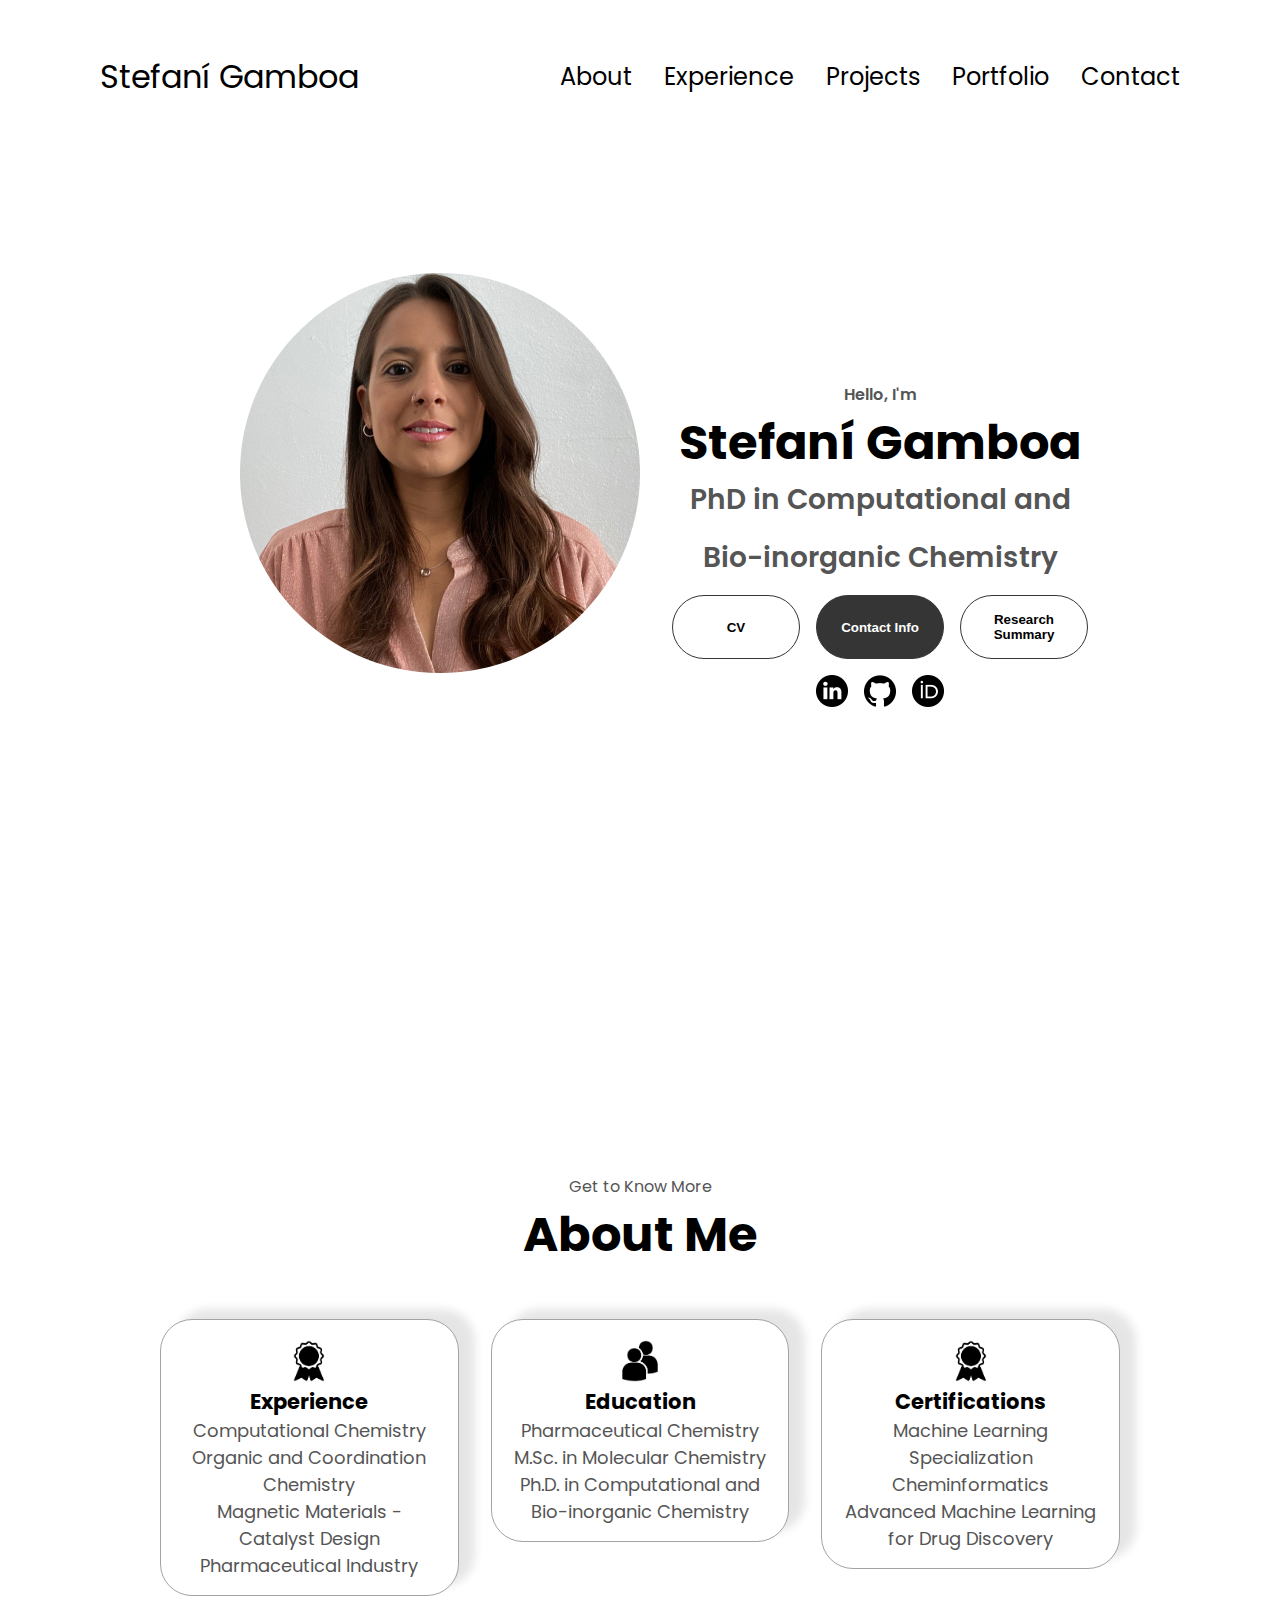
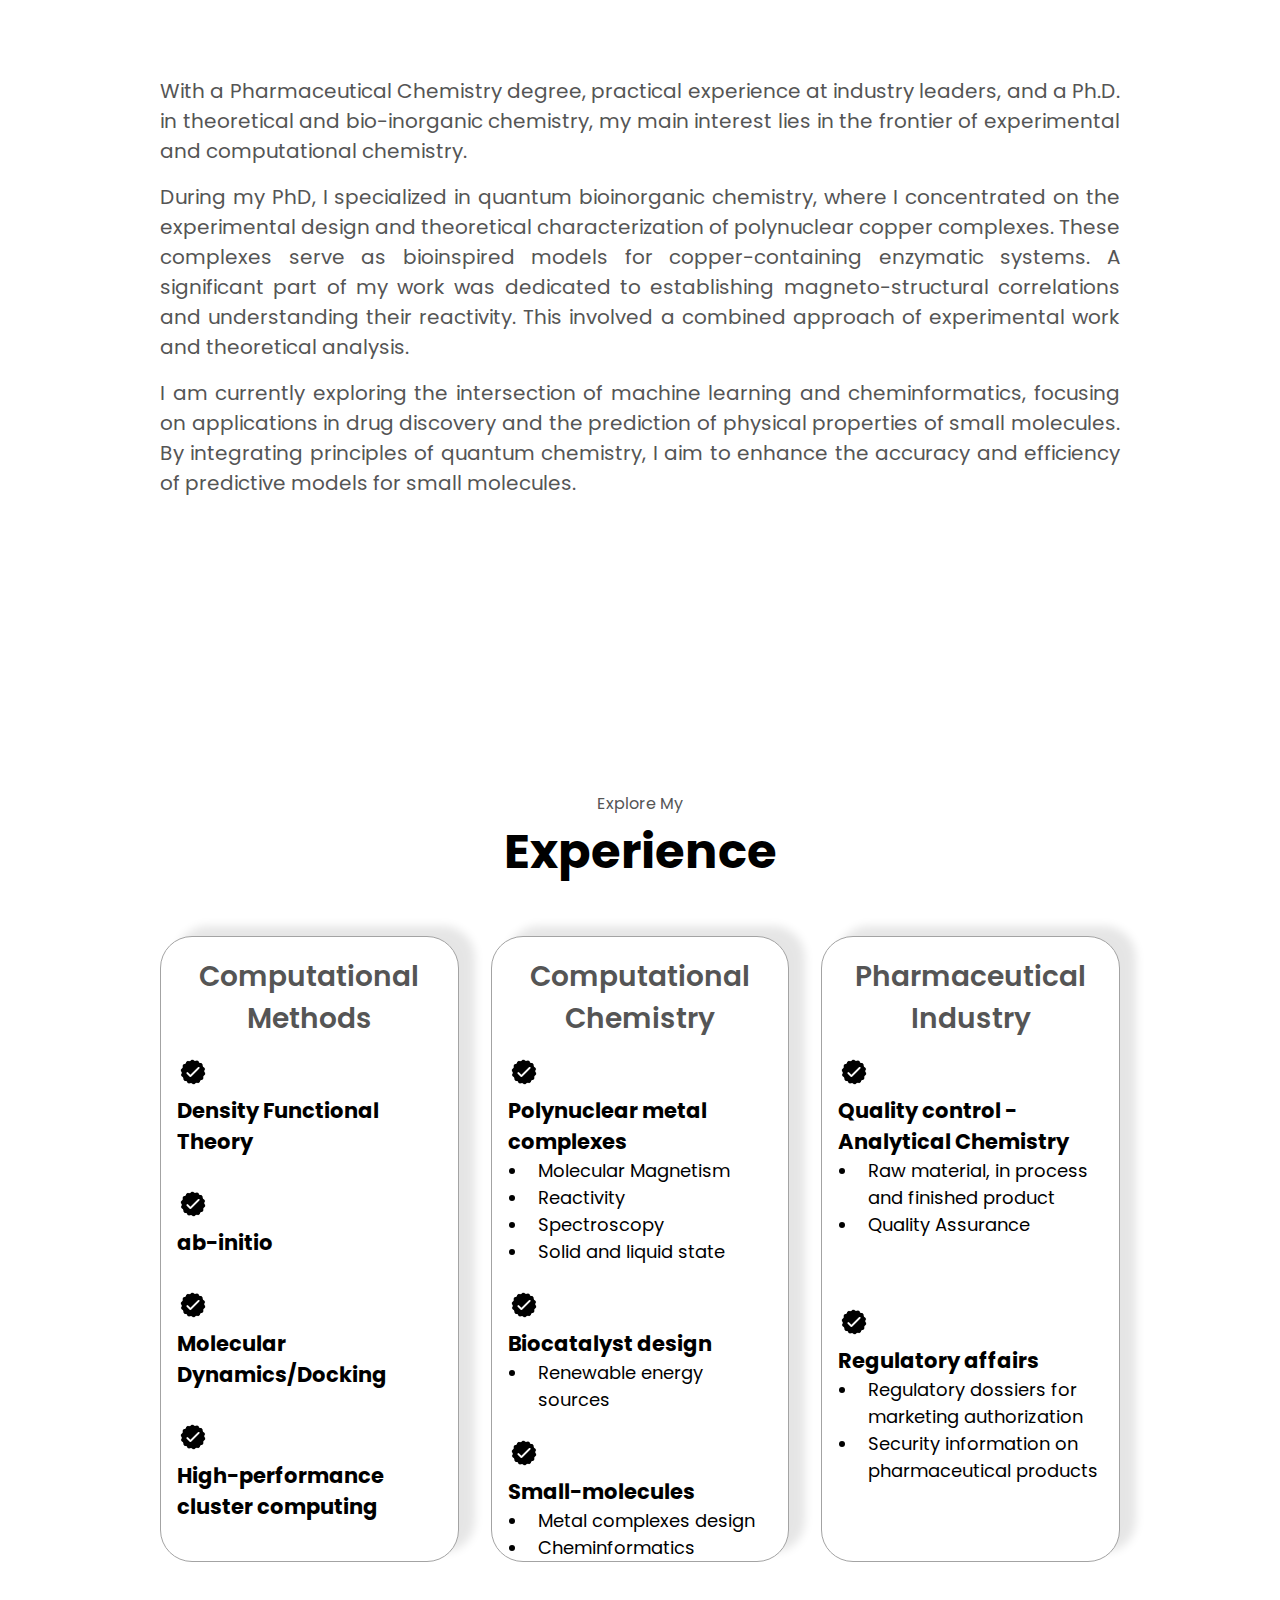
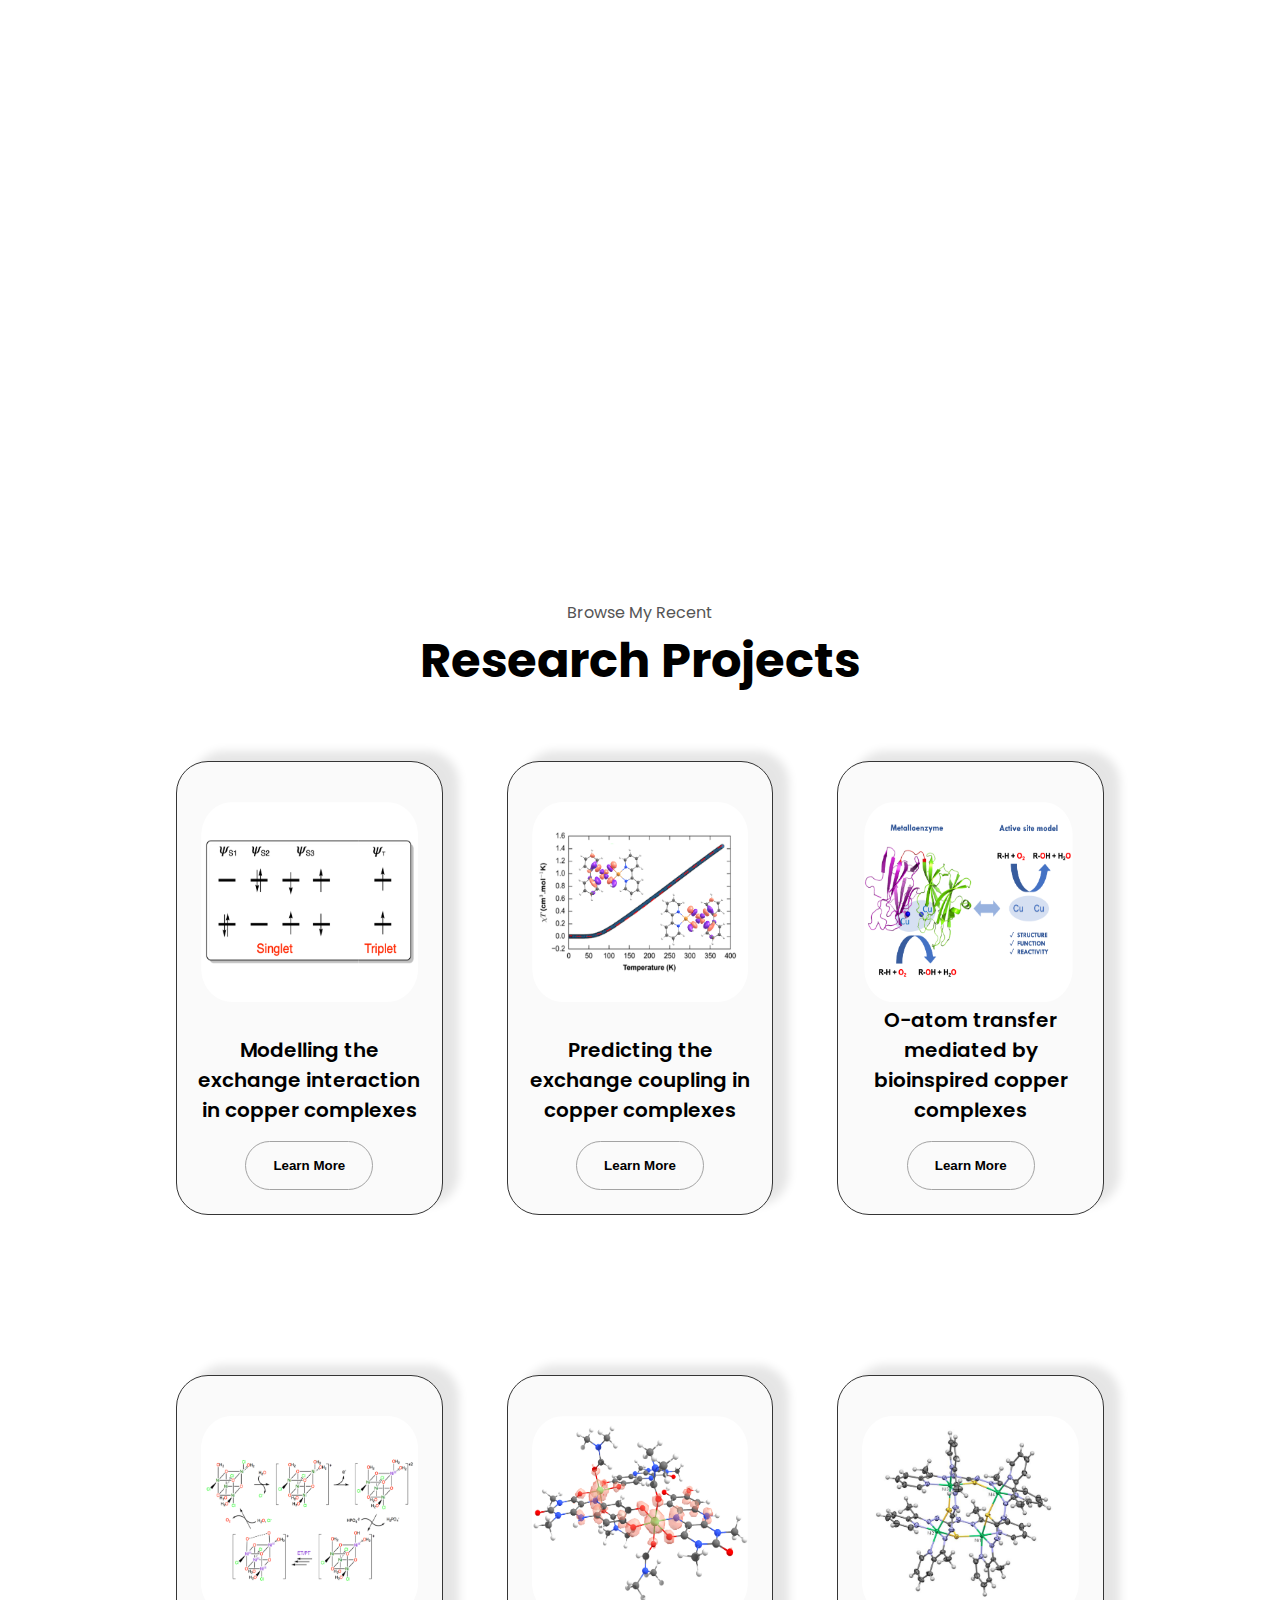
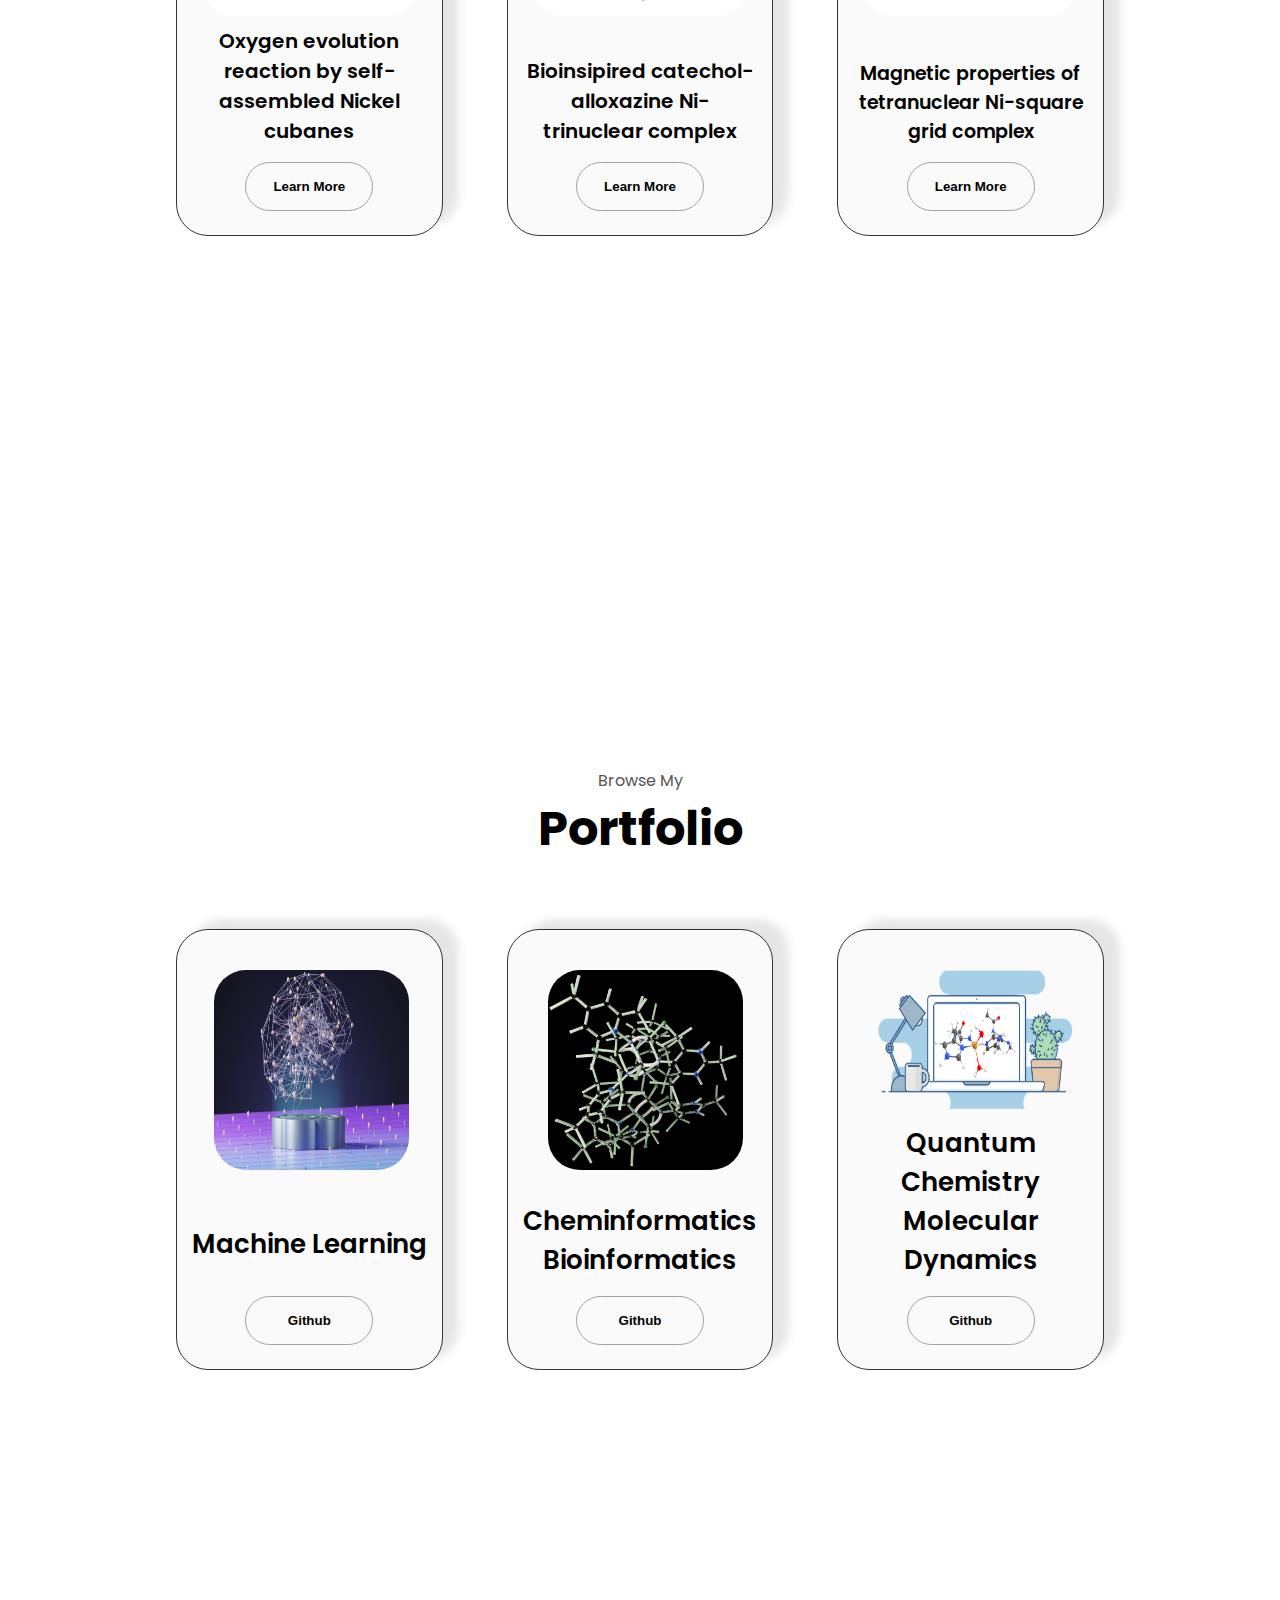
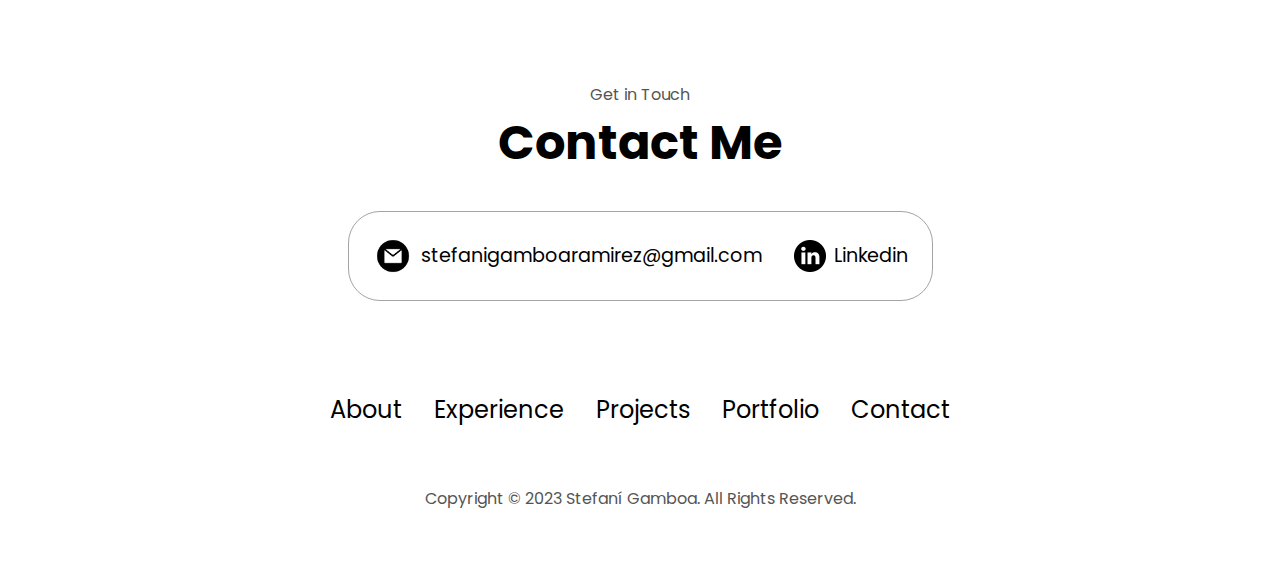
==== commit 279abe58: "CV" ====
--- a/index.html
+++ b/index.html
@@ -45,7 +45,8 @@
         <div class="section__text">
             <p class="section__text__p1">Hello, I'm</p>
             <h1 class="title">Stefaní Gamboa</h1>
-            <p class="section__text__p2">PhD in Computational Chemistry</p>
+            <p class="section__text__p2">PhD in Computational and</p>
+            <p class="section__text__p2" style="margin-top: 0.1rem">Bio-inorganic Chemistry</p>
             <div class="btn-container">
                 <button class="btn btn-color-2" onclick="window.open('assets/STEFANI_GAMBOA_CV.pdf')">CV
                 </button>
@@ -71,10 +72,10 @@
                     <div class="details-container">
                         <img src="./assets/experience.png" alt="experience icon" class="icon"/>
                         <h3>Experience</h3>
-                        <p>Computational Chemist</p>
+                        <p>Computational Chemistry</p>
+                        <p>Organic and Coordination Chemistry</p>
+                        <p>Magnetic Materials - Catalyst Design</p>
                         <p>Pharmaceutical Industry</p>
-                        <p>Organic Synthesis</p>
-                        <p>Coordination Chemistry</p>
                     </div>
                     <div class="details-container">
                         <img src="./assets/education.png" alt="education icon" class="icon"/>
